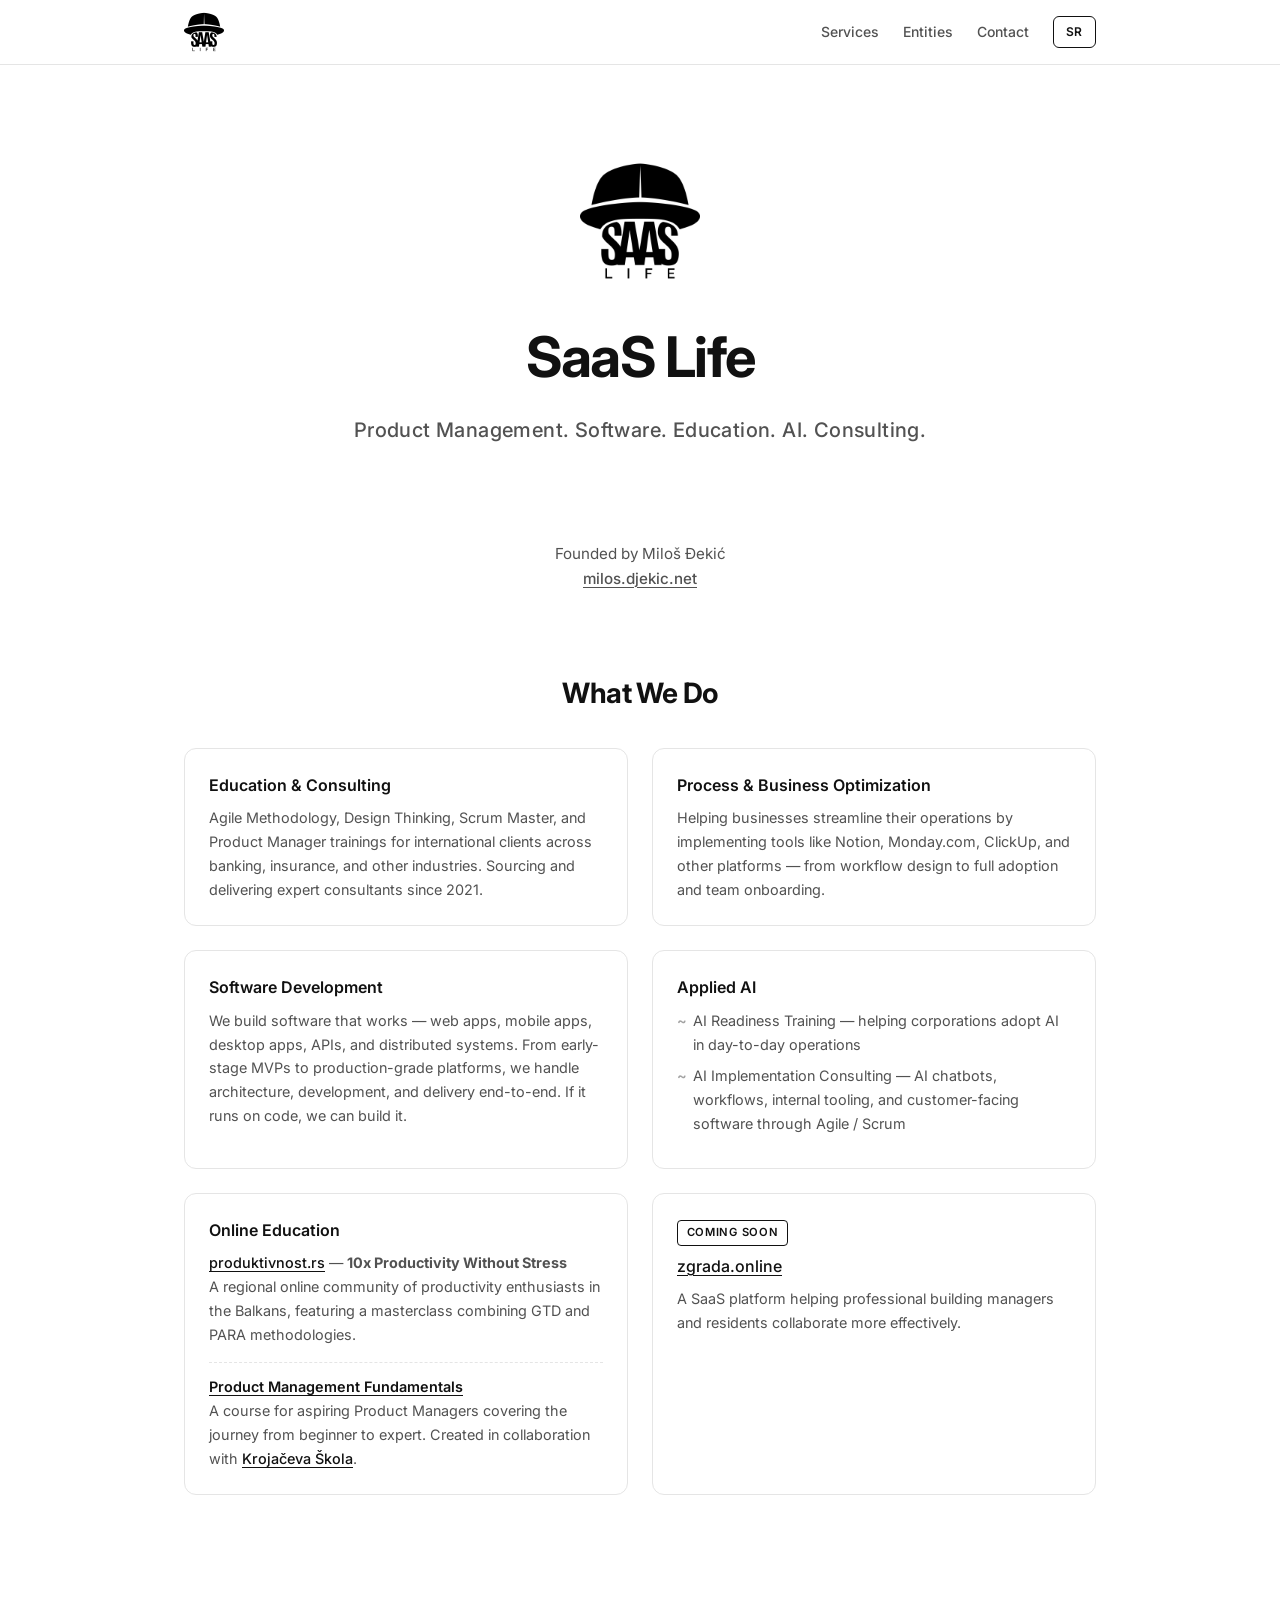
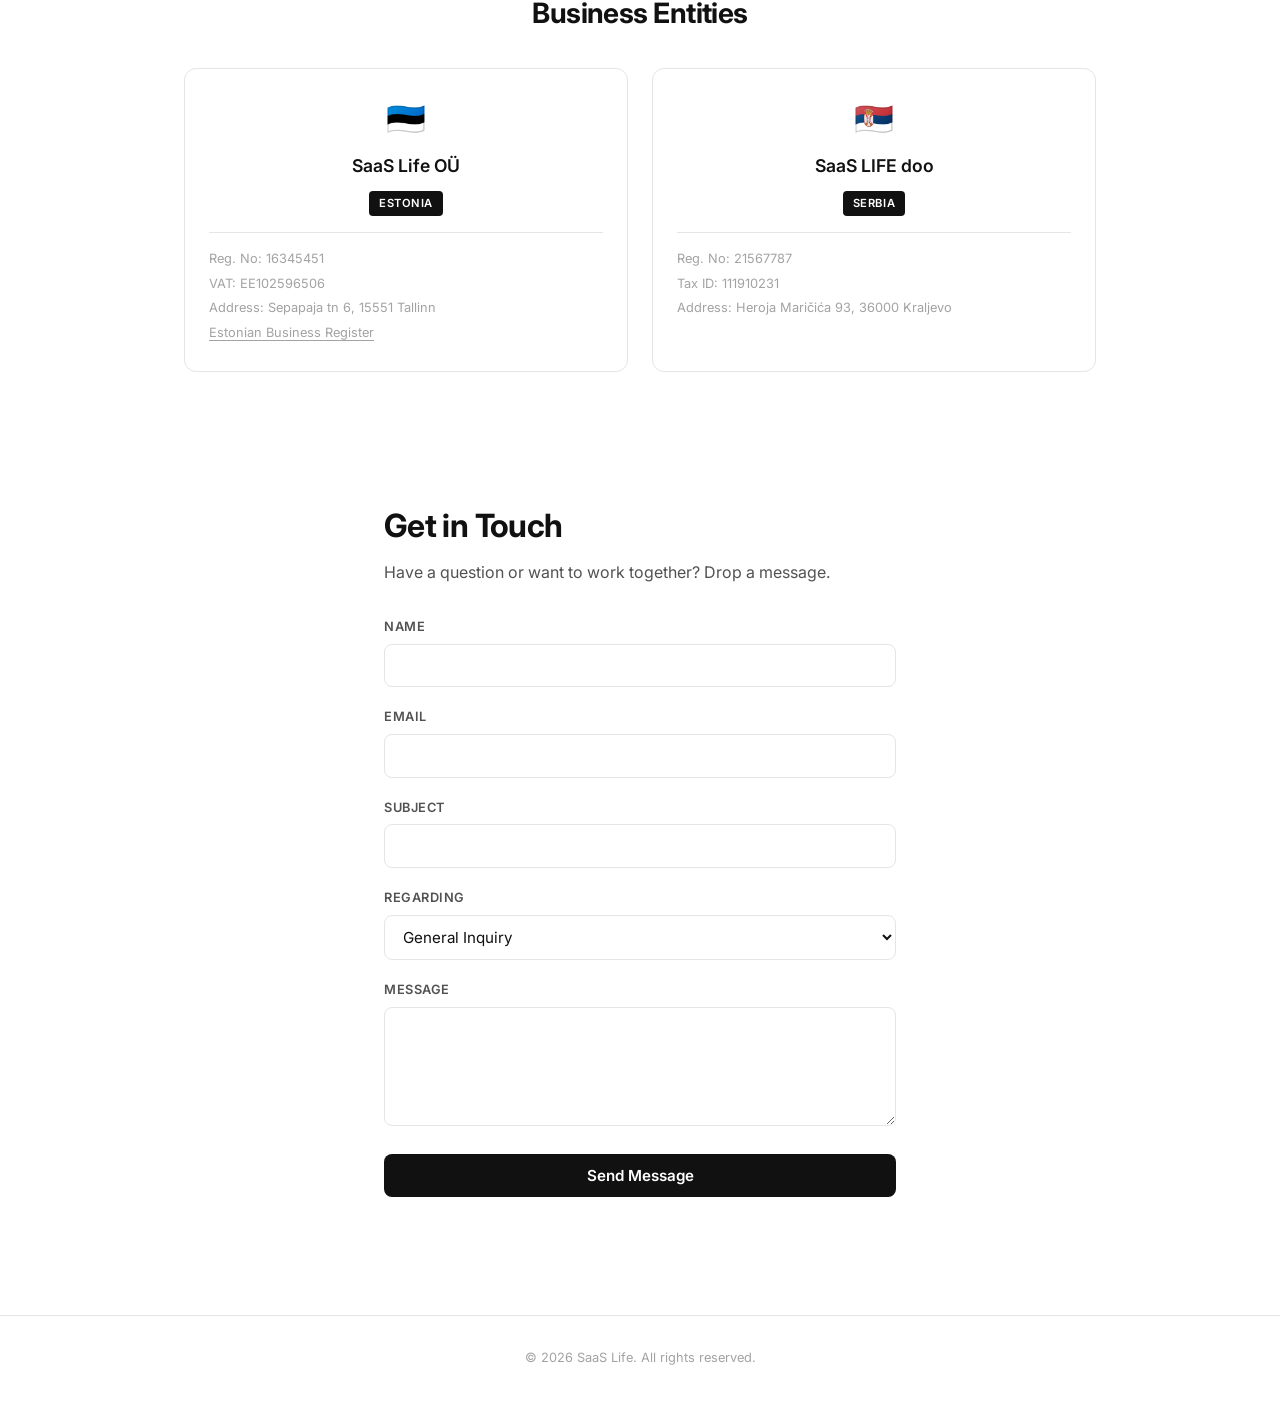
==== en/index.html @ 536475a9 "Add logo above title in hero section Co-Authored-By: Claude Opus 4.6 (1M context) <noreply@anthropic" ====
<!DOCTYPE html>
<html lang="en">
<head>
  <meta charset="UTF-8">
  <meta name="viewport" content="width=device-width, initial-scale=1.0">
  <title>SaaS Life</title>
  <meta name="description" content="SaaS Life — Product Management, Software, Education, AI & Consulting. Companies in Estonia and Serbia.">
  <link rel="icon" href="../favicon.ico">
  <link rel="stylesheet" href="../style.css">
  <link rel="preconnect" href="https://fonts.googleapis.com">
  <link rel="preconnect" href="https://fonts.gstatic.com" crossorigin>
  <link href="https://fonts.googleapis.com/css2?family=Inter:wght@400;500;600;700&display=swap" rel="stylesheet">
</head>
<body>

  <header>
    <div class="header-inner">
      <a href="/en/" class="logo-link">
        <img src="../logo-black.png" alt="SaaS Life logo" class="logo">
      </a>
      <nav>
        <a href="#services">Services</a>
        <a href="#companies">Entities</a>
        <a href="#contact">Contact</a>
        <a href="/sr/" class="lang-switch">SR</a>
      </nav>
    </div>
  </header>

  <section class="hero">
    <img src="../logo-black.png" alt="SaaS Life" class="hero-logo">
    <h1>SaaS Life</h1>
    <p class="subtitle">Product Management. Software. Education. AI. Consulting.</p>
  </section>

  <section class="founder">
    <p>Founded by Miloš Đekić</p>
    <a href="https://milos.djekic.net/" target="_blank" rel="noopener">milos.djekic.net</a>
  </section>

  <section id="services" class="services">
    <h2>What We Do</h2>

    <div class="services-grid">
      <div class="service-item">
        <h3>Education & Consulting</h3>
        <p>Agile Methodology, Design Thinking, Scrum Master, and Product Manager trainings for international clients across banking, insurance, and other industries. Sourcing and delivering expert consultants since 2021.</p>
      </div>

      <div class="service-item">
        <h3>Process & Business Optimization</h3>
        <p>Helping businesses streamline their operations by implementing tools like Notion, Monday.com, ClickUp, and other platforms — from workflow design to full adoption and team onboarding.</p>
      </div>

      <div class="service-item">
        <h3>Software Development</h3>
        <p>We build software that works — web apps, mobile apps, desktop apps, APIs, and distributed systems. From early-stage MVPs to production-grade platforms, we handle architecture, development, and delivery end-to-end. If it runs on code, we can build it.</p>
      </div>

      <div class="service-item">
        <h3>Applied AI</h3>
        <ul>
          <li>AI Readiness Training — helping corporations adopt AI in day-to-day operations</li>
          <li>AI Implementation Consulting — AI chatbots, workflows, internal tooling, and customer-facing software through Agile / Scrum</li>
        </ul>
      </div>

      <div class="service-item">
        <h3>Online Education</h3>
        <p><a href="https://produktivnost.rs" target="_blank" rel="noopener">produktivnost.rs</a> — <strong>10x Productivity Without Stress</strong></p>
        <p>A regional online community of productivity enthusiasts in the Balkans, featuring a masterclass combining GTD and PARA methodologies.</p>
        <p class="course-collab"><a href="https://www.krojacevaskola.com/kursevi/osnove-produkt-menadzmenta" target="_blank" rel="noopener">Product Management Fundamentals</a></p>
        <p>A course for aspiring Product Managers covering the journey from beginner to expert. Created in collaboration with <a href="https://www.krojacevaskola.com" target="_blank" rel="noopener">Krojačeva Škola</a>.</p>
      </div>

      <div class="service-item">
        <div class="upcoming-badge">Coming Soon</div>
        <h3><a href="https://zgrada.online" target="_blank" rel="noopener">zgrada.online</a></h3>
        <p>A SaaS platform helping professional building managers and residents collaborate more effectively.</p>
      </div>
    </div>
  </section>

  <section id="companies" class="companies">
    <h2>Business Entities</h2>

    <div class="entities-grid">
      <div class="entity-card">
        <span class="flag">🇪🇪</span>
        <h3>SaaS Life OÜ</h3>
        <span class="tag">Estonia</span>
        <div class="entity-details">
          <p>Reg. No: 16345451</p>
          <p>VAT: EE102596506</p>
          <p>Address: Sepapaja tn 6, 15551 Tallinn</p>
          <p><a href="https://ariregister.rik.ee/eng/company/16345451/SAAS-Life-O%C3%9C" target="_blank" rel="noopener">Estonian Business Register</a></p>
        </div>
      </div>

      <div class="entity-card">
        <span class="flag">🇷🇸</span>
        <h3>SaaS LIFE doo</h3>
        <span class="tag">Serbia</span>
        <div class="entity-details">
          <p>Reg. No: 21567787</p>
          <p>Tax ID: 111910231</p>
          <p>Address: Heroja Maričića 93, 36000 Kraljevo</p>
        </div>
      </div>
    </div>
  </section>

  <section id="contact" class="contact">
    <h2>Get in Touch</h2>
    <p class="contact-sub">Have a question or want to work together? Drop a message.</p>

    <form id="contact-form">
      <div class="form-group">
        <label for="name">Name</label>
        <input type="text" id="name" name="name" required>
      </div>
      <div class="form-group">
        <label for="email">Email</label>
        <input type="email" id="email" name="email" required>
      </div>
      <div class="form-group">
        <label for="subject">Subject</label>
        <input type="text" id="subject" name="subject" required>
      </div>
      <div class="form-group">
        <label for="company">Regarding</label>
        <select id="company" name="company">
          <option value="general">General Inquiry</option>
          <option value="estonia">SaaS Life OÜ (Estonia)</option>
          <option value="serbia">SaaS LIFE doo (Serbia)</option>
        </select>
      </div>
      <div class="form-group">
        <label for="message">Message</label>
        <textarea id="message" name="message" rows="5" required></textarea>
      </div>
      <button type="submit">Send Message</button>
      <p id="form-status" class="form-status" role="status"></p>
    </form>
  </section>

  <footer>
    <p>&copy; 2026 SaaS Life. All rights reserved.</p>
  </footer>

  <script src="../main.js"></script>
</body>
</html>
---- style.css ----
/* Reset & Base */
*, *::before, *::after {
  margin: 0;
  padding: 0;
  box-sizing: border-box;
}

:root {
  --black: #111;
  --white: #fff;
  --gray-50: #fafafa;
  --gray-100: #f5f5f5;
  --gray-200: #e5e5e5;
  --gray-400: #a3a3a3;
  --gray-600: #525252;
  --gray-800: #262626;
  --radius: 12px;
  --max-width: 960px;
}

html {
  scroll-behavior: smooth;
}

body {
  font-family: 'Inter', -apple-system, BlinkMacSystemFont, 'Segoe UI', sans-serif;
  color: var(--black);
  background: var(--white);
  line-height: 1.6;
  -webkit-font-smoothing: antialiased;
}

a {
  color: var(--black);
  text-decoration-thickness: 1px;
  text-underline-offset: 3px;
}

a:hover {
  color: var(--gray-600);
}

/* Header */
header {
  position: sticky;
  top: 0;
  z-index: 100;
  background: rgba(255, 255, 255, 0.92);
  backdrop-filter: blur(12px);
  -webkit-backdrop-filter: blur(12px);
  border-bottom: 1px solid var(--gray-200);
}

.header-inner {
  max-width: var(--max-width);
  margin: 0 auto;
  padding: 0.75rem 1.5rem;
  display: flex;
  align-items: center;
  justify-content: space-between;
}

.logo-link {
  display: flex;
  align-items: center;
}

.logo {
  height: 40px;
  width: auto;
}

nav {
  display: flex;
  align-items: center;
  gap: 1.5rem;
}

nav a {
  font-size: 0.875rem;
  font-weight: 500;
  text-decoration: none;
  color: var(--gray-600);
  transition: color 0.15s;
}

nav a:hover {
  color: var(--black);
}

.lang-switch {
  font-size: 0.75rem !important;
  font-weight: 600 !important;
  letter-spacing: 0.05em;
  padding: 0.35rem 0.75rem;
  border: 1.5px solid var(--black);
  border-radius: 6px;
  color: var(--black) !important;
  transition: background 0.15s, color 0.15s;
}

.lang-switch:hover {
  background: var(--black);
  color: var(--white) !important;
}

/* Hero */
.hero {
  max-width: var(--max-width);
  margin: 0 auto;
  padding: 6rem 1.5rem 3rem;
  text-align: center;
}

.hero-logo {
  height: 120px;
  width: auto;
  margin-bottom: 1.5rem;
}

.hero h1 {
  font-size: 3.5rem;
  font-weight: 700;
  letter-spacing: -0.03em;
  margin-bottom: 0.75rem;
}

.subtitle {
  font-size: 1.25rem;
  font-weight: 500;
  color: var(--gray-600);
  margin-bottom: 1.5rem;
  letter-spacing: 0.02em;
}

.intro {
  font-size: 1.1rem;
  color: var(--gray-600);
  max-width: 600px;
  margin: 0 auto;
  line-height: 1.7;
}

/* Founder */
.founder {
  text-align: center;
  padding: 1.5rem 1.5rem 3rem;
  color: var(--gray-600);
  font-size: 0.95rem;
}

.founder a {
  color: var(--gray-600);
  font-weight: 500;
}

.founder a:hover {
  color: var(--black);
}

/* Services */
.services {
  max-width: var(--max-width);
  margin: 0 auto;
  padding: 2rem 1.5rem 4rem;
}

.services h2 {
  font-size: 1.75rem;
  font-weight: 700;
  letter-spacing: -0.02em;
  margin-bottom: 2rem;
  text-align: center;
}

.services-grid {
  display: grid;
  grid-template-columns: 1fr 1fr;
  gap: 1.5rem;
}

.service-item {
  padding: 1.5rem;
  border: 1px solid var(--gray-200);
  border-radius: var(--radius);
  transition: box-shadow 0.2s;
}

.service-item:hover {
  box-shadow: 0 4px 24px rgba(0, 0, 0, 0.06);
}

.service-item h3 {
  font-size: 1rem;
  font-weight: 600;
  margin-bottom: 0.5rem;
}

.service-item p {
  font-size: 0.9rem;
  color: var(--gray-600);
  line-height: 1.65;
}

.service-item a {
  font-weight: 500;
}

.service-item ul {
  list-style: none;
  padding: 0;
}

.service-item li {
  font-size: 0.9rem;
  color: var(--gray-600);
  line-height: 1.65;
  padding-left: 1rem;
  position: relative;
  margin-bottom: 0.5rem;
}

.service-item li::before {
  content: "~";
  position: absolute;
  left: 0;
  color: var(--gray-400);
  font-weight: 600;
}

.course-collab {
  margin-top: 1rem;
  padding-top: 0.75rem;
  border-top: 1px dashed var(--gray-200);
}

.course-collab a {
  font-weight: 600;
}

.upcoming-badge {
  display: inline-block;
  margin-bottom: 0.5rem;
  font-size: 0.7rem;
  font-weight: 600;
  letter-spacing: 0.06em;
  text-transform: uppercase;
  padding: 0.2rem 0.55rem;
  border-radius: 4px;
  border: 1.5px solid var(--black);
  color: var(--black);
}

/* Business Entities */
.companies {
  max-width: var(--max-width);
  margin: 0 auto;
  padding: 2rem 1.5rem 4rem;
}

.companies h2 {
  font-size: 1.75rem;
  font-weight: 700;
  letter-spacing: -0.02em;
  margin-bottom: 2rem;
  text-align: center;
}

.entities-grid {
  display: grid;
  grid-template-columns: 1fr 1fr;
  gap: 1.5rem;
}

.entity-card {
  padding: 1.5rem;
  border: 1px solid var(--gray-200);
  border-radius: var(--radius);
  text-align: center;
}

.entity-card .flag {
  font-size: 2rem;
  display: block;
  margin-bottom: 0.5rem;
}

.entity-card h3 {
  font-size: 1.1rem;
  font-weight: 600;
  margin-bottom: 0.5rem;
}

.tag {
  display: inline-block;
  font-size: 0.7rem;
  font-weight: 600;
  letter-spacing: 0.05em;
  text-transform: uppercase;
  padding: 0.25rem 0.6rem;
  border-radius: 4px;
  background: var(--black);
  color: var(--white);
  margin-bottom: 1rem;
}

.entity-details {
  text-align: left;
  padding-top: 1rem;
  border-top: 1px solid var(--gray-200);
}

.entity-details p {
  font-size: 0.8rem;
  color: var(--gray-400);
  margin-bottom: 0.25rem;
}

.entity-details a {
  font-size: 0.8rem;
  color: var(--gray-400);
  font-weight: 400;
}

.entity-details a:hover {
  color: var(--black);
}

/* Contact */
.contact {
  max-width: 560px;
  margin: 0 auto;
  padding: 4rem 1.5rem 5rem;
}

.contact h2 {
  font-size: 2rem;
  font-weight: 700;
  letter-spacing: -0.02em;
  margin-bottom: 0.5rem;
}

.contact-sub {
  color: var(--gray-600);
  margin-bottom: 2rem;
}

.form-group {
  margin-bottom: 1.25rem;
}

.form-group label {
  display: block;
  font-size: 0.8rem;
  font-weight: 600;
  text-transform: uppercase;
  letter-spacing: 0.04em;
  color: var(--gray-600);
  margin-bottom: 0.4rem;
}

.form-group input,
.form-group select,
.form-group textarea {
  width: 100%;
  font-family: inherit;
  font-size: 0.95rem;
  padding: 0.7rem 0.85rem;
  border: 1.5px solid var(--gray-200);
  border-radius: 8px;
  background: var(--white);
  color: var(--black);
  transition: border-color 0.15s;
  outline: none;
}

.form-group input:focus,
.form-group select:focus,
.form-group textarea:focus {
  border-color: var(--black);
}

.form-group textarea {
  resize: vertical;
}

form button[type="submit"] {
  font-family: inherit;
  font-size: 0.95rem;
  font-weight: 600;
  padding: 0.75rem 2rem;
  border: none;
  border-radius: 8px;
  background: var(--black);
  color: var(--white);
  cursor: pointer;
  transition: background 0.15s;
  width: 100%;
}

form button[type="submit"]:hover {
  background: var(--gray-800);
}

form button[type="submit"]:disabled {
  background: var(--gray-400);
  cursor: not-allowed;
}

.form-status {
  margin-top: 1rem;
  font-size: 0.9rem;
  text-align: center;
  min-height: 1.4rem;
}

.form-status.success {
  color: #16a34a;
}

.form-status.error {
  color: #dc2626;
}

/* Footer */
footer {
  text-align: center;
  padding: 2rem 1.5rem;
  border-top: 1px solid var(--gray-200);
  font-size: 0.8rem;
  color: var(--gray-400);
}

/* Responsive */
@media (max-width: 700px) {
  .hero h1 {
    font-size: 2.5rem;
  }

  .subtitle {
    font-size: 1.05rem;
  }

  .services-grid,
  .entities-grid {
    grid-template-columns: 1fr;
  }

  .contact h2 {
    font-size: 1.6rem;
  }
}

@media (max-width: 420px) {
  .hero {
    padding-top: 4rem;
  }

  .hero h1 {
    font-size: 2rem;
  }

  nav {
    gap: 1rem;
  }
}
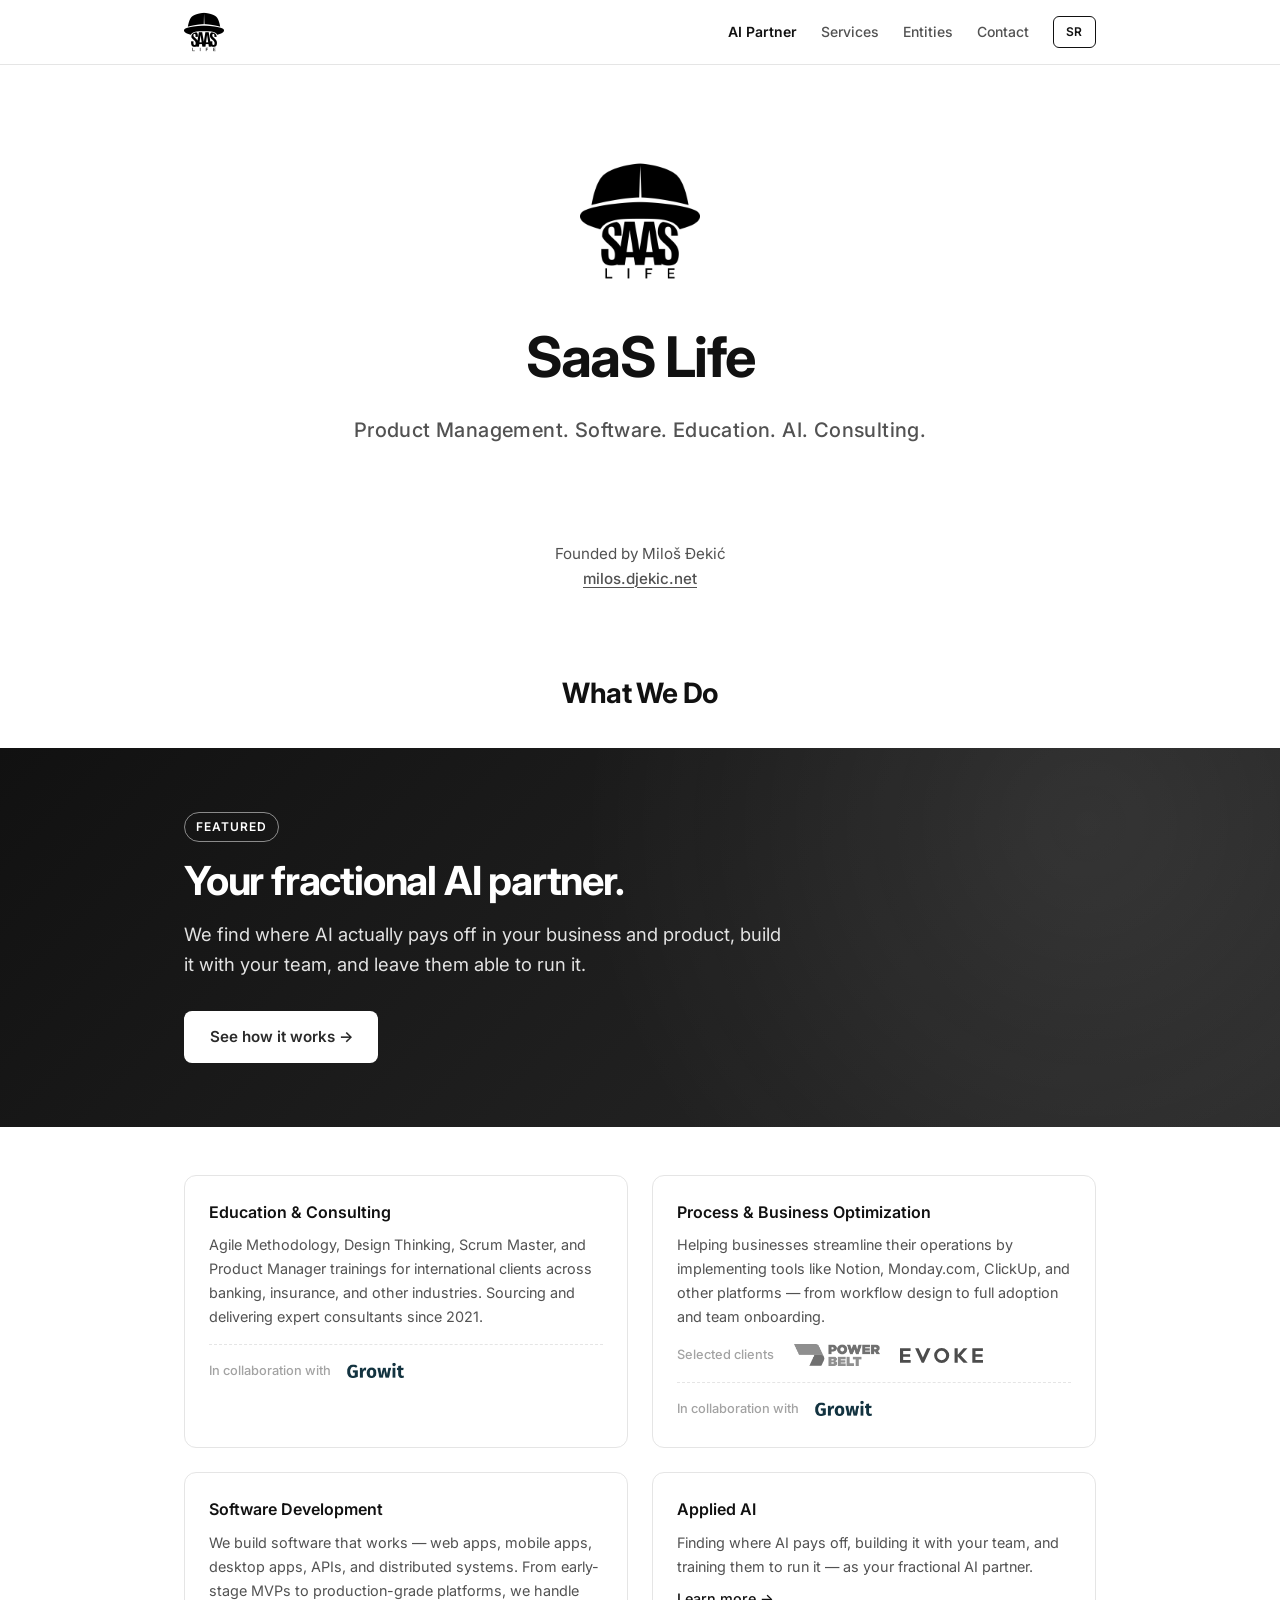
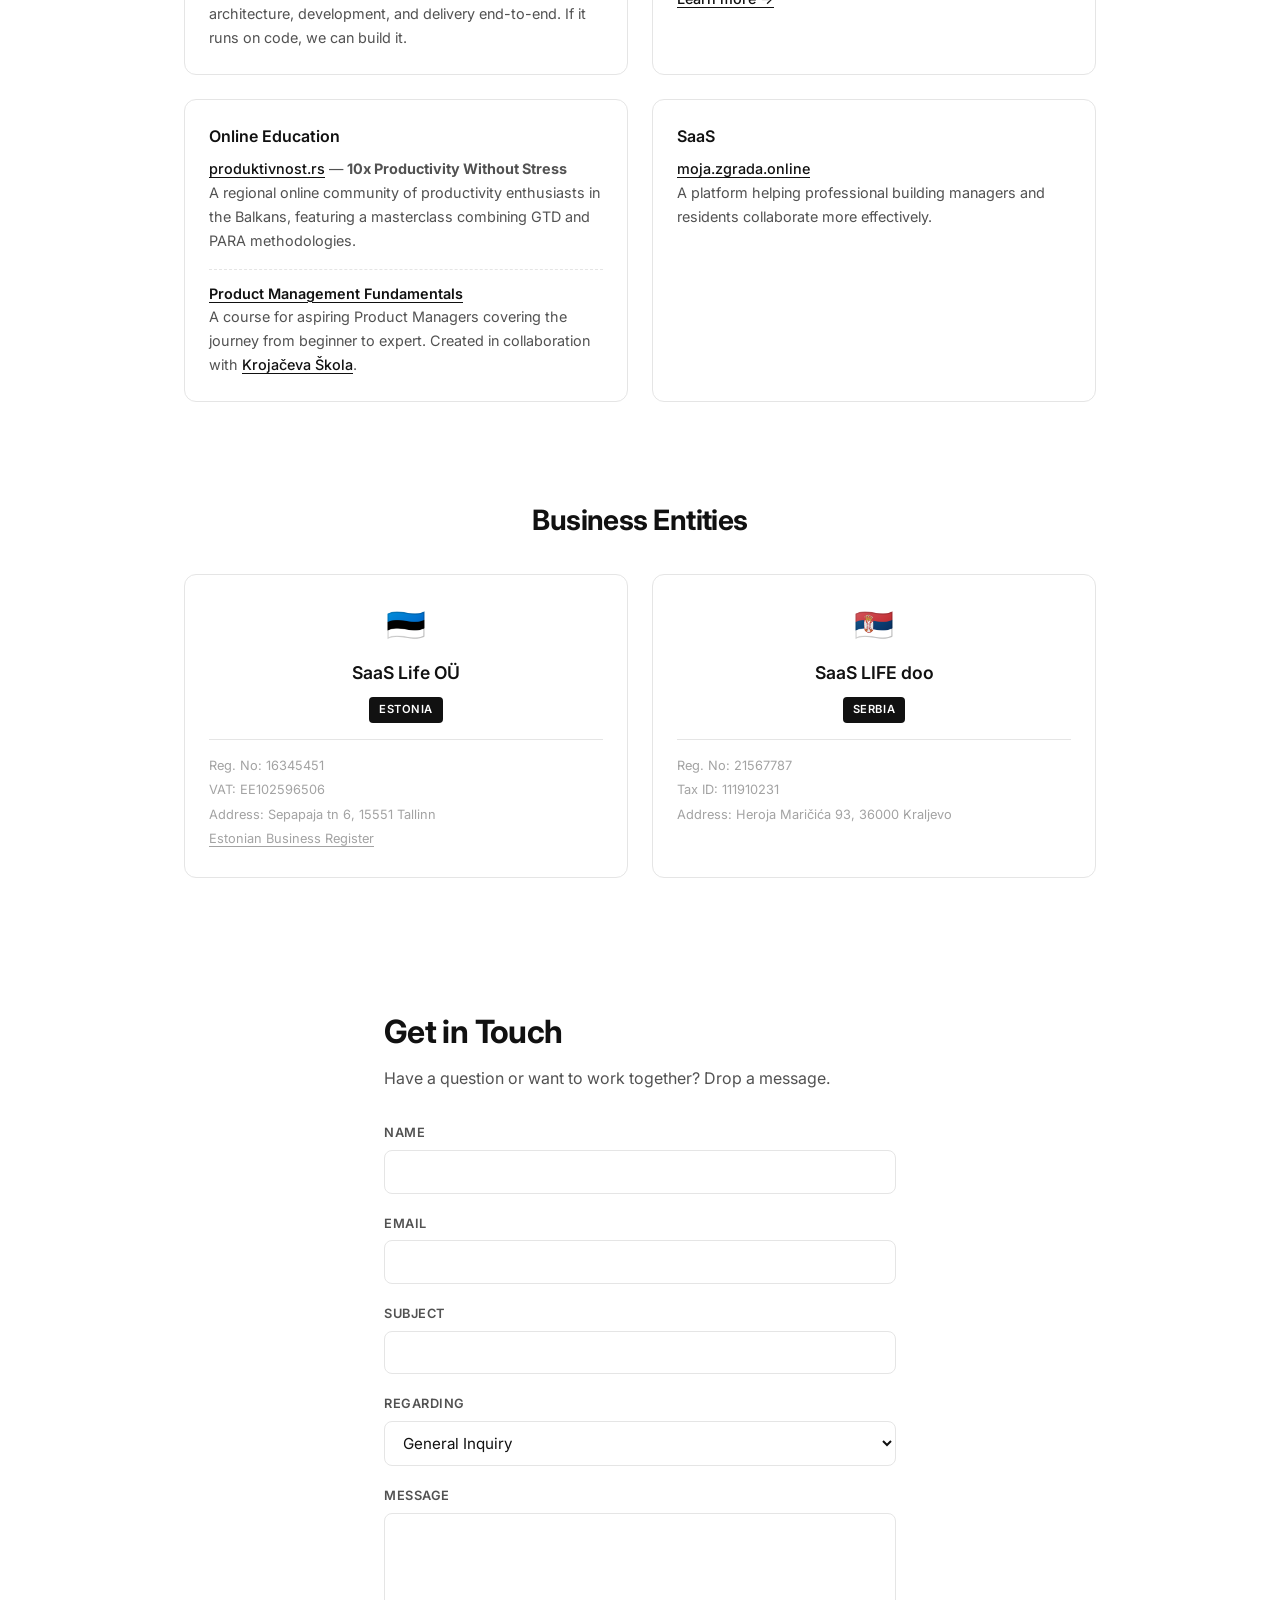
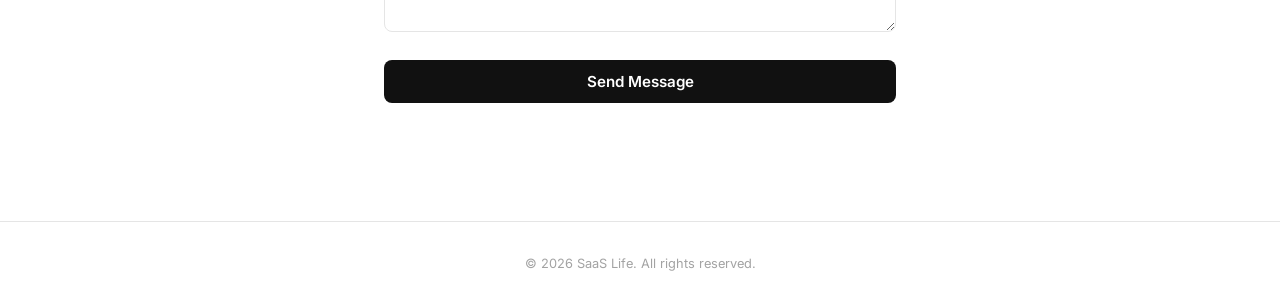
==== commit 9166609c: "Add Fractional AI Partner landing page and homepage banner - New /en/ai-partner/ and /sr/ai-partner/" ====
--- a/en/index.html
+++ b/en/index.html
@@ -19,6 +19,7 @@
         <img src="../logo-black.png" alt="SaaS Life logo" class="logo">
       </a>
       <nav>
+        <a href="/en/ai-partner/" class="nav-accent">AI Partner</a>
         <a href="#services">Services</a>
         <a href="#companies">Entities</a>
         <a href="#contact">Contact</a>
@@ -41,15 +42,37 @@
   <section id="services" class="services">
     <h2>What We Do</h2>
 
+    <div class="ai-banner">
+      <div class="ai-banner-inner">
+        <span class="eyebrow">Featured</span>
+        <h3>Your fractional AI partner.</h3>
+        <p>We find where AI actually pays off in your business and product, build it with your team, and leave them able to run it.</p>
+        <a href="/en/ai-partner/" class="btn btn-light">See how it works →</a>
+      </div>
+    </div>
+
     <div class="services-grid">
       <div class="service-item">
         <h3>Education & Consulting</h3>
         <p>Agile Methodology, Design Thinking, Scrum Master, and Product Manager trainings for international clients across banking, insurance, and other industries. Sourcing and delivering expert consultants since 2021.</p>
+        <a href="https://growit.tech/" target="_blank" rel="noopener" class="partner">
+          <span>In collaboration with</span>
+          <img src="../img/growit-logo.png" alt="Growit" width="529" height="192">
+        </a>
       </div>
 
       <div class="service-item">
         <h3>Process & Business Optimization</h3>
         <p>Helping businesses streamline their operations by implementing tools like Notion, Monday.com, ClickUp, and other platforms — from workflow design to full adoption and team onboarding.</p>
+        <div class="clients">
+          <span>Selected clients</span>
+          <a href="https://www.powerbelt.rs/" target="_blank" rel="noopener"><img src="../img/powerbelt-logo.png" alt="Power Belt" width="157" height="40"></a>
+          <a href="https://evoke.rs/" target="_blank" rel="noopener"><img src="../img/evoke-logo.svg" alt="Evoke" width="120" height="22"></a>
+        </div>
+        <a href="https://growit.tech/" target="_blank" rel="noopener" class="partner">
+          <span>In collaboration with</span>
+          <img src="../img/growit-logo.png" alt="Growit" width="529" height="192">
+        </a>
       </div>
 
       <div class="service-item">
@@ -59,10 +82,8 @@
 
       <div class="service-item">
         <h3>Applied AI</h3>
-        <ul>
-          <li>AI Readiness Training — helping corporations adopt AI in day-to-day operations</li>
-          <li>AI Implementation Consulting — AI chatbots, workflows, internal tooling, and customer-facing software through Agile / Scrum</li>
-        </ul>
+        <p>Finding where AI pays off, building it with your team, and training them to run it — as your fractional AI partner.</p>
+        <a href="/en/ai-partner/" class="service-more">Learn more →</a>
       </div>
 
       <div class="service-item">
@@ -74,9 +95,10 @@
       </div>
 
       <div class="service-item">
-        <div class="upcoming-badge">Coming Soon</div>
-        <h3><a href="https://zgrada.online" target="_blank" rel="noopener">zgrada.online</a></h3>
-        <p>A SaaS platform helping professional building managers and residents collaborate more effectively.</p>
+        <!-- TODO: add enablecadence.com (https://enablecadence.com/) here as another SaaS product -->
+        <h3>SaaS</h3>
+        <p><a href="https://moja.zgrada.online" target="_blank" rel="noopener">moja.zgrada.online</a></p>
+        <p>A platform helping professional building managers and residents collaborate more effectively.</p>
       </div>
     </div>
   </section>
--- a/style.css
+++ b/style.css
@@ -14,6 +14,9 @@
   --gray-400: #a3a3a3;
   --gray-600: #525252;
   --gray-800: #262626;
+  --accent: #111;
+  --accent-deep: #2a2a2a;
+  --accent-soft: #f5f5f5;
   --radius: 12px;
   --max-width: 960px;
 }
@@ -23,6 +26,7 @@
 }
 
 body {
+  overflow-x: clip;
   font-family: 'Inter', -apple-system, BlinkMacSystemFont, 'Segoe UI', sans-serif;
   color: var(--black);
   background: var(--white);
@@ -77,6 +81,7 @@
 }
 
 nav a {
+  white-space: nowrap;
   font-size: 0.875rem;
   font-weight: 500;
   text-decoration: none;
@@ -238,17 +243,56 @@
   font-weight: 600;
 }
 
-.upcoming-badge {
-  display: inline-block;
-  margin-bottom: 0.5rem;
-  font-size: 0.7rem;
-  font-weight: 600;
-  letter-spacing: 0.06em;
-  text-transform: uppercase;
-  padding: 0.2rem 0.55rem;
-  border-radius: 4px;
-  border: 1.5px solid var(--black);
-  color: var(--black);
+a.partner {
+  display: flex;
+  align-items: center;
+  gap: 0.6rem;
+  margin-top: 1rem;
+  padding-top: 0.75rem;
+  border-top: 1px dashed var(--gray-200);
+  text-decoration: none;
+  font-size: 0.8rem;
+  font-weight: 500;
+  color: var(--gray-400);
+}
+
+a.partner img {
+  height: 28px;
+  width: auto;
+  transition: opacity 0.15s;
+}
+
+a.partner:hover img {
+  opacity: 0.7;
+}
+
+.clients {
+  display: flex;
+  flex-wrap: wrap;
+  align-items: center;
+  gap: 0.6rem 1.25rem;
+  margin-top: 1rem;
+  font-size: 0.8rem;
+  font-weight: 500;
+  color: var(--gray-400);
+}
+
+.clients img {
+  height: 22px;
+  width: auto;
+  display: block;
+  filter: grayscale(1);
+  opacity: 0.75;
+  transition: filter 0.15s, opacity 0.15s;
+}
+
+.clients img[alt="Evoke"] {
+  height: 15px;
+}
+
+.clients a:hover img {
+  filter: none;
+  opacity: 1;
 }
 
 /* Business Entities */
@@ -463,4 +507,712 @@
   nav {
     gap: 1rem;
   }
-}
+
+  nav a[href="#companies"] {
+    display: none;
+  }
+}
+
+/* =============================================================
+   AI Partner — homepage banner
+   ============================================================= */
+.ai-banner {
+  position: relative;
+  width: 100vw;
+  margin: 0 calc(50% - 50vw) 3rem;
+  padding: 4rem 0;
+  color: var(--white);
+  background:
+    radial-gradient(circle at 85% 20%, rgba(255, 255, 255, 0.08), transparent 45%),
+    linear-gradient(135deg, var(--accent) 0%, var(--accent-deep) 100%);
+  overflow: hidden;
+}
+
+.ai-banner-inner {
+  max-width: var(--max-width);
+  margin: 0 auto;
+  padding: 0 1.5rem;
+}
+
+.eyebrow {
+  display: inline-block;
+  font-size: 0.75rem;
+  font-weight: 600;
+  letter-spacing: 0.08em;
+  text-transform: uppercase;
+  margin-bottom: 1rem;
+}
+
+.ai-banner .eyebrow {
+  padding: 0.3rem 0.7rem;
+  border: 1.5px solid rgba(255, 255, 255, 0.5);
+  border-radius: 999px;
+}
+
+.ai-banner h3 {
+  font-size: 2.5rem;
+  font-weight: 700;
+  letter-spacing: -0.03em;
+  line-height: 1.15;
+  margin-bottom: 1rem;
+  max-width: 640px;
+}
+
+.ai-banner p {
+  font-size: 1.15rem;
+  line-height: 1.6;
+  max-width: 600px;
+  color: rgba(255, 255, 255, 0.88);
+  margin-bottom: 2rem;
+}
+
+/* Buttons */
+.btn {
+  display: inline-block;
+  font-family: inherit;
+  font-size: 0.95rem;
+  font-weight: 600;
+  padding: 0.85rem 1.6rem;
+  border-radius: 8px;
+  text-decoration: none;
+  transition: background 0.15s, color 0.15s, transform 0.15s;
+}
+
+.btn:hover {
+  transform: translateY(-1px);
+}
+
+.btn-light {
+  background: var(--white);
+  color: var(--accent-deep);
+}
+
+.btn-light:hover {
+  color: var(--gray-600);
+}
+
+.btn-accent {
+  background: var(--accent);
+  color: var(--white);
+}
+
+.btn-accent:hover {
+  background: var(--accent-deep);
+  color: var(--white);
+}
+
+.btn-ghost {
+  color: var(--white);
+  border: 1.5px solid rgba(255, 255, 255, 0.5);
+}
+
+.btn-ghost:hover {
+  color: var(--white);
+  border-color: var(--white);
+}
+
+.btn-small {
+  font-size: 0.8rem;
+  padding: 0.45rem 0.9rem;
+}
+
+nav a.nav-accent {
+  color: var(--black);
+  font-weight: 600;
+}
+
+nav a.nav-accent:hover {
+  color: var(--gray-600);
+}
+
+nav a.btn-accent,
+nav a.btn-accent:hover {
+  color: var(--white);
+}
+
+.service-more {
+  display: inline-block;
+  margin-top: 0.5rem;
+  font-size: 0.9rem;
+  color: var(--accent) !important;
+}
+
+/* =============================================================
+   AI Partner — landing page
+   ============================================================= */
+.lp-section {
+  max-width: var(--max-width);
+  margin: 0 auto;
+  padding: 5rem 1.5rem;
+}
+
+.lp-section h2 {
+  font-size: 2.1rem;
+  font-weight: 700;
+  letter-spacing: -0.025em;
+  line-height: 1.2;
+  margin-bottom: 1rem;
+  max-width: 680px;
+}
+
+.lp-section .lead {
+  font-size: 1.1rem;
+  color: var(--gray-600);
+  max-width: 640px;
+  margin-bottom: 2.5rem;
+}
+
+.lp-section .eyebrow {
+  color: var(--accent);
+}
+
+/* Hero */
+.lp-hero {
+  color: var(--white);
+  background:
+    radial-gradient(circle at 80% 10%, rgba(255, 255, 255, 0.08), transparent 40%),
+    linear-gradient(140deg, var(--accent) 0%, var(--accent-deep) 100%);
+}
+
+.lp-hero-inner {
+  max-width: var(--max-width);
+  margin: 0 auto;
+  padding: 6rem 1.5rem 5rem;
+}
+
+.lp-hero .eyebrow {
+  padding: 0.3rem 0.75rem;
+  border: 1.5px solid rgba(255, 255, 255, 0.5);
+  border-radius: 999px;
+}
+
+.lp-hero h1 {
+  font-size: 4rem;
+  font-weight: 700;
+  letter-spacing: -0.04em;
+  line-height: 1.05;
+  margin-bottom: 1.5rem;
+  max-width: 760px;
+}
+
+.lp-hero .lead {
+  font-size: 1.3rem;
+  line-height: 1.55;
+  color: rgba(255, 255, 255, 0.9);
+  max-width: 640px;
+  margin-bottom: 2.5rem;
+}
+
+.lp-actions {
+  display: flex;
+  flex-wrap: wrap;
+  gap: 0.75rem;
+  align-items: center;
+}
+
+.lp-note {
+  margin-top: 1.5rem;
+  font-size: 0.9rem;
+  color: rgba(255, 255, 255, 0.75);
+}
+
+.lp-note::before {
+  content: "";
+  display: inline-block;
+  width: 8px;
+  height: 8px;
+  margin-right: 0.5rem;
+  border-radius: 50%;
+  background: var(--white);
+  box-shadow: 0 0 0 3px rgba(255, 255, 255, 0.25);
+  vertical-align: 1px;
+}
+
+/* Problem */
+.pain-list {
+  display: grid;
+  grid-template-columns: repeat(3, 1fr);
+  gap: 1.5rem;
+  margin-bottom: 2.5rem;
+}
+
+.pain-list li {
+  list-style: none;
+  padding: 1.5rem;
+  border-radius: var(--radius);
+  background: var(--gray-50);
+  border: 1px solid var(--gray-200);
+  color: var(--gray-800);
+}
+
+.pain-list strong {
+  display: block;
+  margin-bottom: 0.4rem;
+}
+
+.pain-list span {
+  font-size: 0.92rem;
+  color: var(--gray-600);
+}
+
+.punchline {
+  font-size: 1.35rem;
+  font-weight: 600;
+  letter-spacing: -0.015em;
+  max-width: 680px;
+  padding-left: 1.25rem;
+  border-left: 4px solid var(--accent);
+}
+
+/* Cards */
+.lp-cards {
+  display: grid;
+  grid-template-columns: repeat(3, 1fr);
+  gap: 1.5rem;
+}
+
+.lp-card {
+  padding: 1.75rem;
+  border: 1px solid var(--gray-200);
+  border-radius: var(--radius);
+  background: var(--white);
+}
+
+.lp-card .num {
+  display: block;
+  font-size: 0.8rem;
+  font-weight: 700;
+  color: var(--accent);
+  letter-spacing: 0.06em;
+  margin-bottom: 0.75rem;
+}
+
+.lp-card h3 {
+  font-size: 1.15rem;
+  font-weight: 600;
+  margin-bottom: 0.5rem;
+}
+
+.lp-card p {
+  font-size: 0.93rem;
+  color: var(--gray-600);
+}
+
+.lp-card.highlight {
+  border-color: var(--accent);
+  box-shadow: 4px 4px 0 var(--accent);
+}
+
+.lp-band {
+  background: var(--gray-50);
+  border-top: 1px solid var(--gray-200);
+  border-bottom: 1px solid var(--gray-200);
+}
+
+/* Steps */
+.steps {
+  list-style: none;
+  display: grid;
+  gap: 1rem;
+  margin-bottom: 2rem;
+}
+
+.steps li {
+  display: grid;
+  grid-template-columns: 4rem 1fr;
+  gap: 1rem;
+  padding: 1.5rem 0;
+  border-top: 1px solid var(--gray-200);
+}
+
+.steps .num {
+  font-size: 2rem;
+  font-weight: 700;
+  color: var(--accent);
+  letter-spacing: -0.03em;
+  line-height: 1;
+}
+
+.steps h3 {
+  font-size: 1.2rem;
+  font-weight: 600;
+  margin-bottom: 0.35rem;
+}
+
+.steps p {
+  color: var(--gray-600);
+  max-width: 620px;
+}
+
+.deliverable {
+  display: flex;
+  gap: 1.25rem;
+  align-items: flex-start;
+  padding: 1.75rem;
+  border-radius: var(--radius);
+  background: var(--accent-soft);
+  border: 1px solid var(--gray-200);
+}
+
+.deliverable-icon {
+  flex: none;
+  width: 44px;
+  height: 44px;
+  border-radius: 10px;
+  background: var(--accent);
+  color: var(--white);
+  display: grid;
+  place-items: center;
+}
+
+.deliverable h3 {
+  font-size: 1.05rem;
+  margin-bottom: 0.3rem;
+}
+
+.deliverable p {
+  color: var(--gray-800);
+  font-size: 0.95rem;
+}
+
+/* Team */
+.team {
+  display: grid;
+  grid-template-columns: 1fr 1fr;
+  gap: 2rem;
+}
+
+.person {
+  display: flex;
+  flex-direction: column;
+  align-items: flex-start;
+  padding: 2rem;
+  border-radius: var(--radius);
+  background: var(--white);
+  border: 1px solid var(--gray-200);
+}
+
+.person-photo {
+  width: 120px;
+  height: 120px;
+  object-fit: cover;
+  border-radius: 16px;
+  display: block;
+  margin-bottom: 1.5rem;
+  box-shadow: 6px 6px 0 var(--accent);
+}
+
+.person h3 {
+  font-size: 1.25rem;
+  font-weight: 700;
+  letter-spacing: -0.01em;
+}
+
+.person-role {
+  font-size: 0.8rem;
+  font-weight: 600;
+  letter-spacing: 0.06em;
+  text-transform: uppercase;
+  color: var(--gray-600);
+  margin-bottom: 1rem;
+}
+
+.person-links {
+  display: flex;
+  gap: 0.75rem;
+  margin-top: auto;
+  padding-top: 1.25rem;
+}
+
+.person-links a {
+  display: grid;
+  place-items: center;
+  width: 36px;
+  height: 36px;
+  border: 1.5px solid var(--gray-200);
+  border-radius: 8px;
+  color: var(--black);
+  transition: border-color 0.15s, background 0.15s, color 0.15s;
+}
+
+.person-links a:hover {
+  background: var(--black);
+  border-color: var(--black);
+  color: var(--white);
+}
+
+.person p {
+  color: var(--gray-800);
+  font-size: 0.95rem;
+}
+
+.creds {
+  list-style: none;
+  margin: 1.5rem 0;
+  display: grid;
+  gap: 0.6rem;
+}
+
+.creds li {
+  position: relative;
+  padding-left: 1.6rem;
+  font-size: 0.95rem;
+  color: var(--gray-800);
+}
+
+.creds li::before {
+  content: "";
+  position: absolute;
+  left: 0;
+  top: 0.55em;
+  width: 10px;
+  height: 10px;
+  border-radius: 3px;
+  background: var(--accent);
+}
+
+/* Terms */
+.terms {
+  display: grid;
+  grid-template-columns: repeat(4, 1fr);
+  gap: 1.25rem;
+}
+
+.term {
+  padding: 1.5rem;
+  border-radius: var(--radius);
+  background: var(--white);
+  border: 1px solid var(--gray-200);
+}
+
+.term strong {
+  display: block;
+  font-size: 1.05rem;
+  margin-bottom: 0.4rem;
+}
+
+.term span {
+  font-size: 0.9rem;
+  color: var(--gray-600);
+}
+
+.term.featured {
+  background: var(--black);
+  border-color: var(--black);
+  color: var(--white);
+}
+
+.term.featured strong {
+  font-size: 1.6rem;
+  letter-spacing: -0.02em;
+}
+
+.term.featured span {
+  color: rgba(255, 255, 255, 0.7);
+}
+
+/* FAQ */
+.faq {
+  max-width: 760px;
+}
+
+.faq details {
+  border-top: 1px solid var(--gray-200);
+}
+
+.faq details:last-child {
+  border-bottom: 1px solid var(--gray-200);
+}
+
+.faq summary {
+  cursor: pointer;
+  list-style: none;
+  padding: 1.25rem 2.5rem 1.25rem 0;
+  font-weight: 600;
+  font-size: 1.05rem;
+  position: relative;
+}
+
+.faq summary::-webkit-details-marker {
+  display: none;
+}
+
+.faq summary::after {
+  content: "+";
+  position: absolute;
+  right: 0.25rem;
+  top: 50%;
+  transform: translateY(-50%);
+  font-size: 1.5rem;
+  font-weight: 400;
+  color: var(--accent);
+  transition: transform 0.2s;
+}
+
+.faq details[open] summary::after {
+  transform: translateY(-50%) rotate(45deg);
+}
+
+.faq details p {
+  padding: 0 0 1.5rem;
+  color: var(--gray-600);
+  max-width: 680px;
+}
+
+/* Final CTA */
+.lp-cta {
+  background: var(--black);
+  color: var(--white);
+}
+
+.lp-cta-inner {
+  max-width: var(--max-width);
+  margin: 0 auto;
+  padding: 5rem 1.5rem;
+  display: grid;
+  grid-template-columns: 1fr 1fr;
+  gap: 4rem;
+  align-items: start;
+}
+
+.lp-cta h2 {
+  font-size: 2.5rem;
+  font-weight: 700;
+  letter-spacing: -0.03em;
+  line-height: 1.1;
+  margin-bottom: 1rem;
+}
+
+.lp-cta .lead {
+  color: rgba(255, 255, 255, 0.75);
+  font-size: 1.1rem;
+  margin-bottom: 1.5rem;
+}
+
+.lp-cta .eyebrow {
+  color: var(--gray-400);
+}
+
+.lp-cta form {
+  background: var(--white);
+  color: var(--black);
+  padding: 2rem;
+  border-radius: 16px;
+}
+
+.lp-cta .form-group label .optional {
+  text-transform: none;
+  letter-spacing: 0;
+  font-weight: 400;
+  color: var(--gray-400);
+}
+
+.lp-cta form button[type="submit"] {
+  background: var(--accent);
+}
+
+.lp-cta form button[type="submit"]:hover {
+  background: var(--accent-deep);
+}
+
+.lp-cta .form-group input:focus,
+.lp-cta .form-group textarea:focus {
+  border-color: var(--accent);
+}
+
+.lp-footer a {
+  color: var(--gray-400);
+}
+
+/* Sticky mobile CTA */
+.sticky-cta {
+  display: none;
+}
+
+@media (max-width: 700px) {
+  .ai-banner {
+    padding: 3rem 0;
+  }
+
+  .ai-banner h3 {
+    font-size: 1.85rem;
+  }
+
+  .ai-banner p {
+    font-size: 1.05rem;
+  }
+
+  .lp-hero-inner {
+    padding: 4rem 1.5rem 3.5rem;
+  }
+
+  .lp-hero h1 {
+    font-size: 2.6rem;
+  }
+
+  .lp-hero .lead {
+    font-size: 1.1rem;
+  }
+
+  .lp-section {
+    padding: 3.5rem 1.5rem;
+  }
+
+  .lp-section h2,
+  .lp-cta h2 {
+    font-size: 1.7rem;
+  }
+
+  .pain-list,
+  .lp-cards,
+  .terms,
+  .team,
+  .lp-cta-inner {
+    grid-template-columns: 1fr;
+  }
+
+  .person {
+    padding: 1.5rem;
+  }
+
+  .lp-cta-inner {
+    gap: 2rem;
+    padding-bottom: 6rem;
+  }
+
+  .lp-cta form {
+    padding: 1.5rem;
+  }
+
+  .steps li {
+    grid-template-columns: 3rem 1fr;
+  }
+
+  .header-cta {
+    display: none;
+  }
+
+  .sticky-cta {
+    display: block;
+    position: fixed;
+    left: 1rem;
+    right: 1rem;
+    bottom: 1rem;
+    z-index: 90;
+    text-align: center;
+    box-shadow: 0 8px 24px rgba(0, 0, 0, 0.3);
+    transition: opacity 0.2s, transform 0.2s;
+  }
+
+  .sticky-cta.hidden {
+    opacity: 0;
+    transform: translateY(150%);
+    pointer-events: none;
+  }
+}
+
+@media (min-width: 701px) and (max-width: 900px) {
+  .terms {
+    grid-template-columns: 1fr 1fr;
+  }
+}
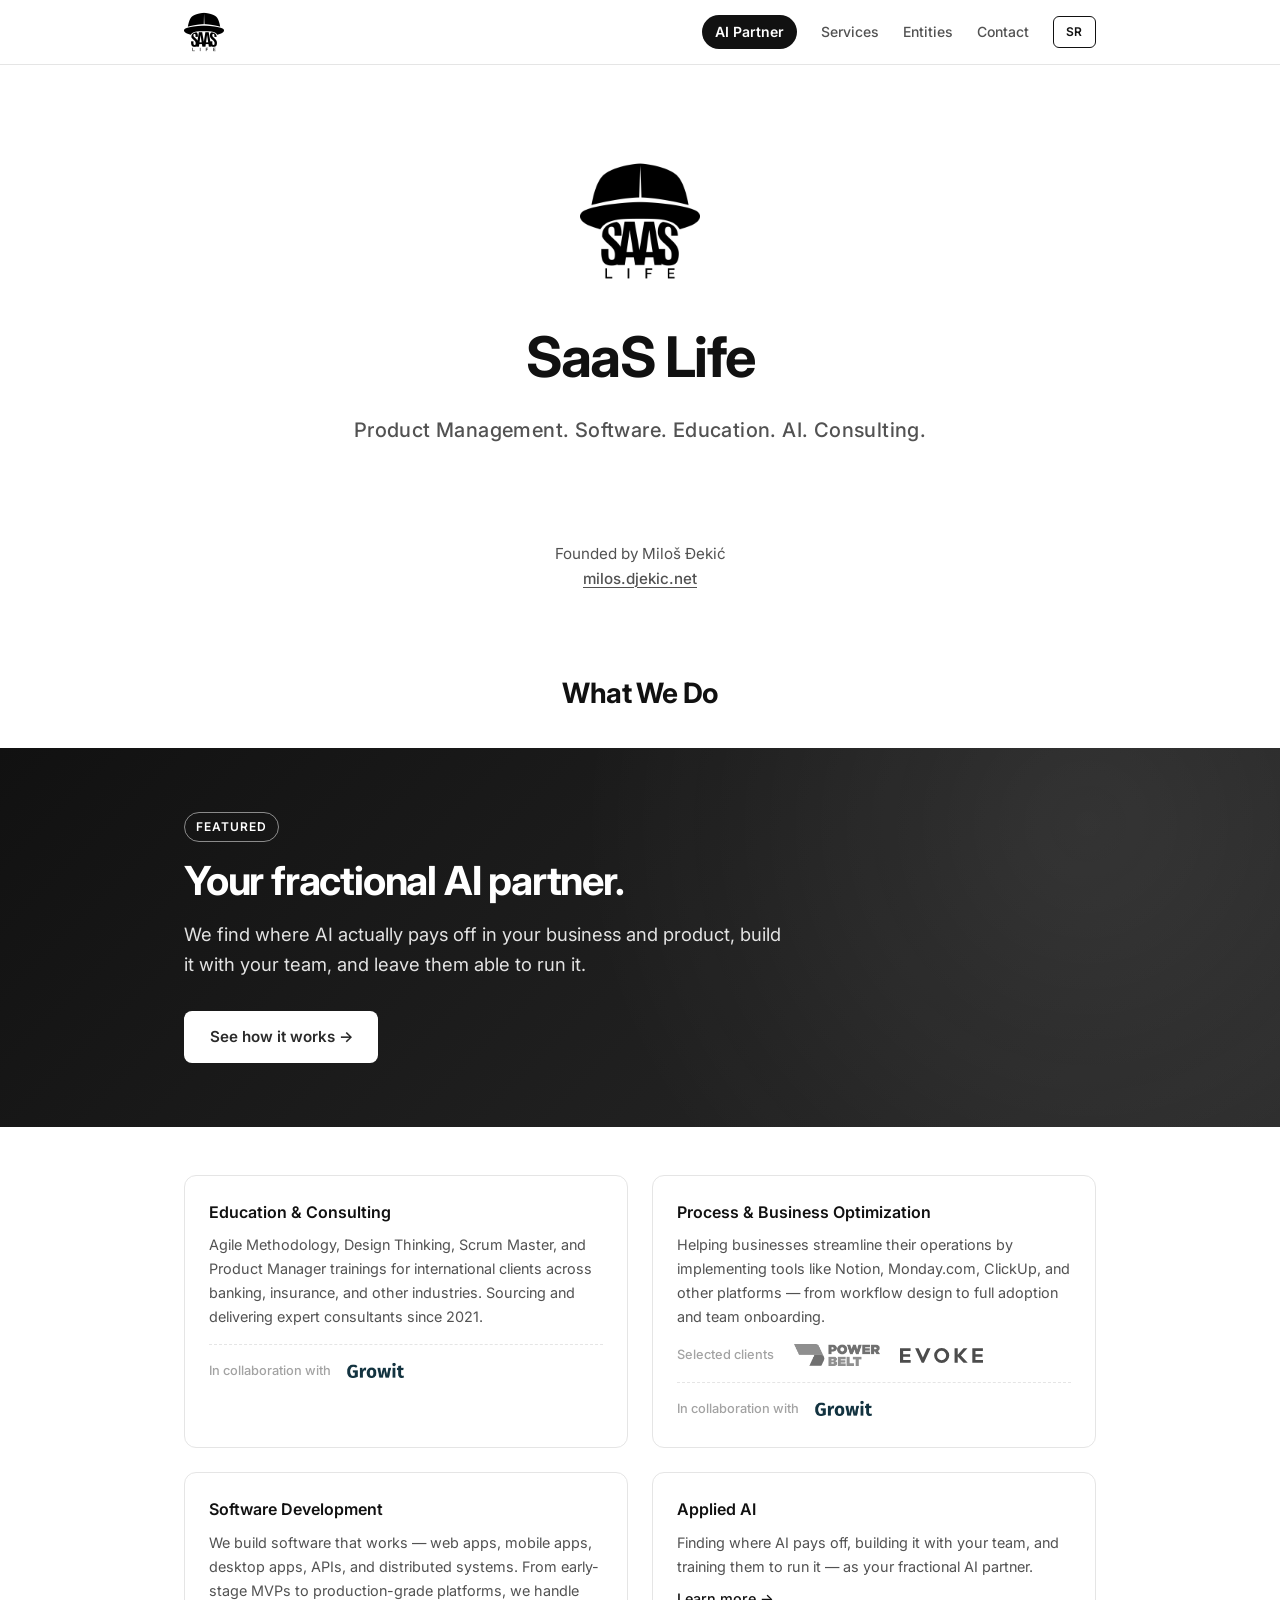
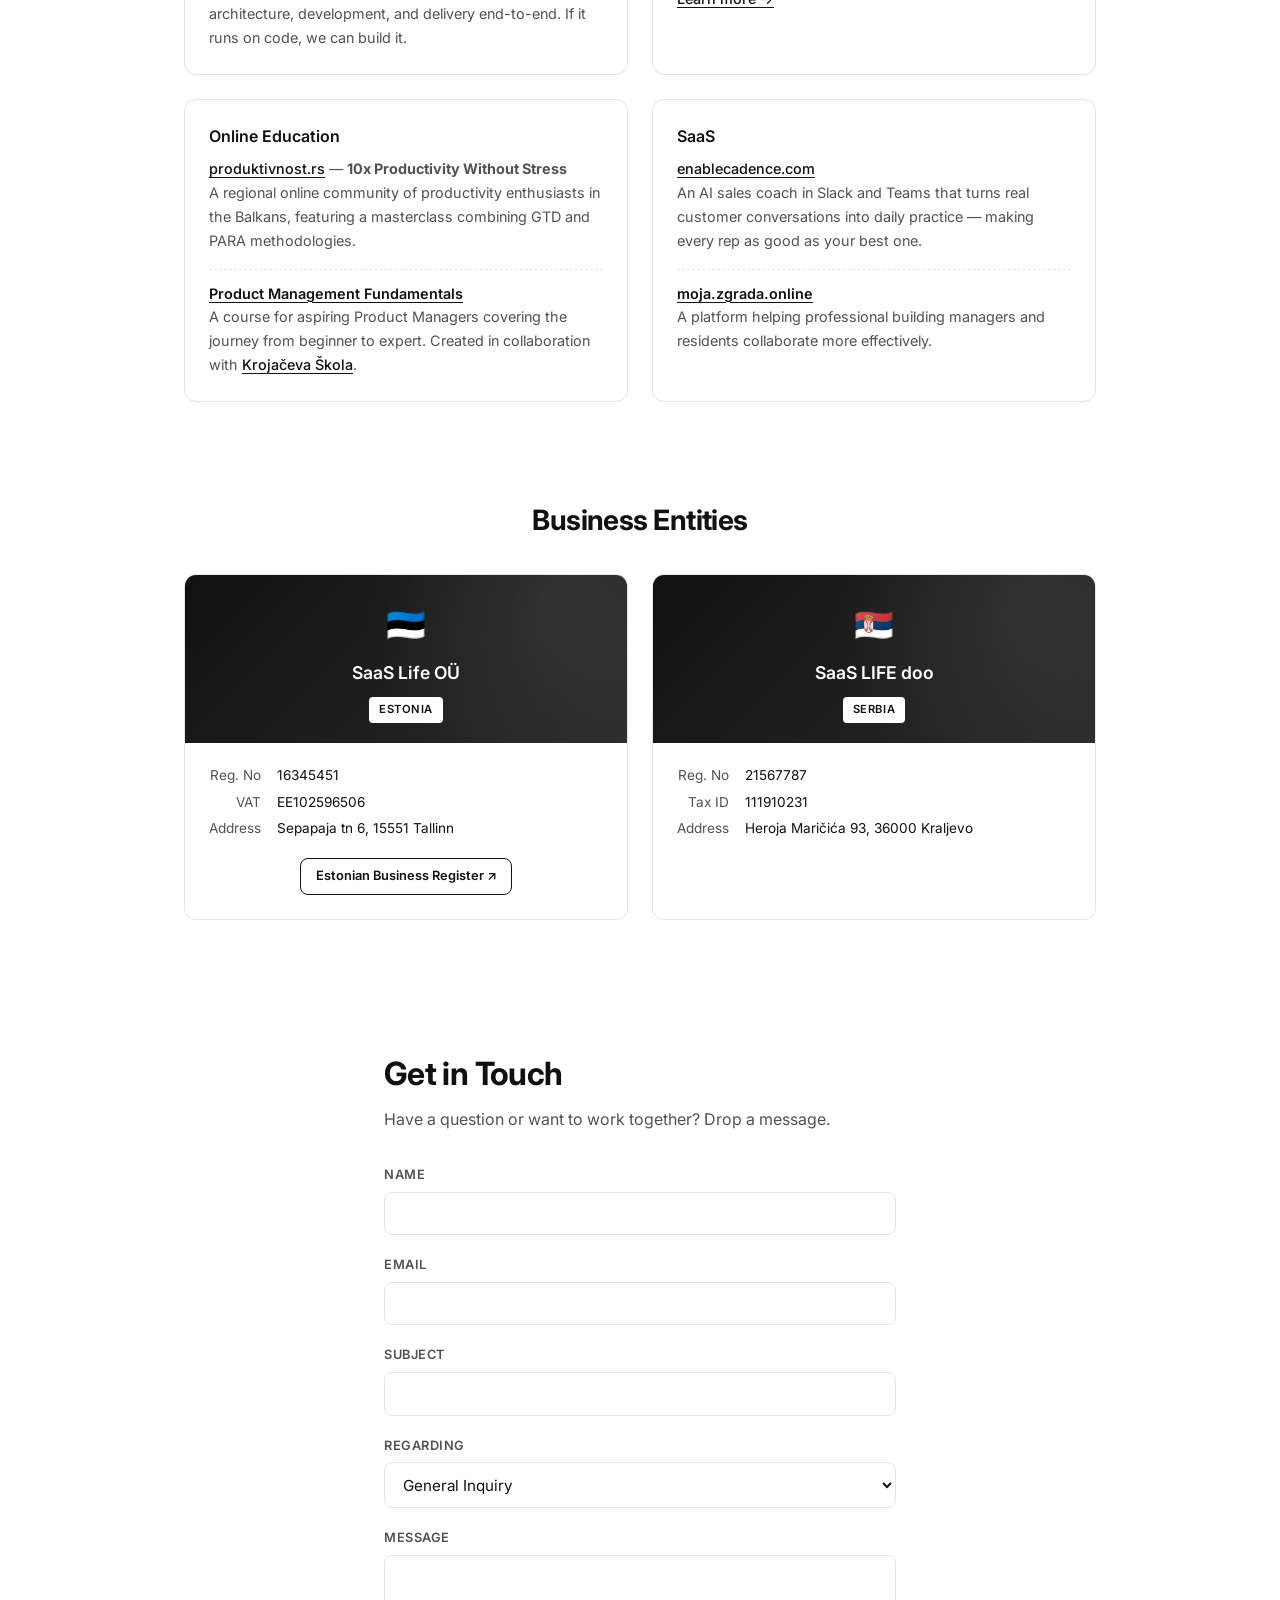
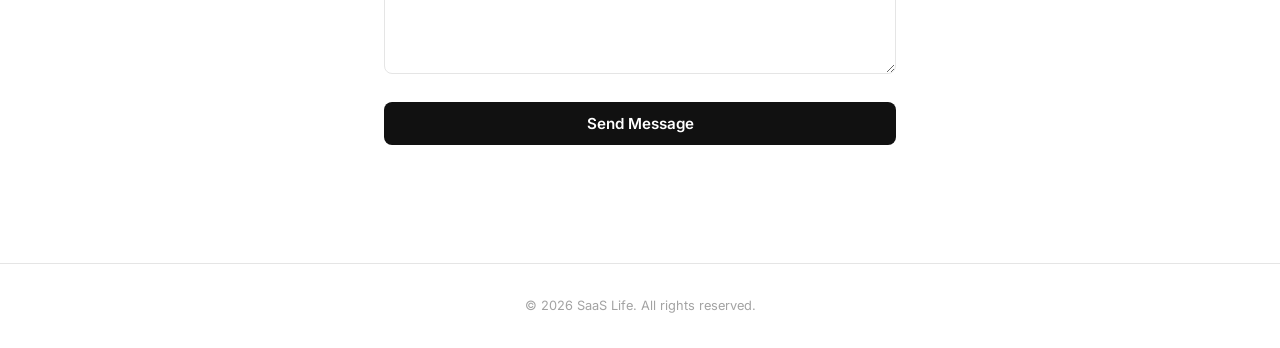
==== commit 18e9a5fc: "Restyle homepage: entity cards, AI Partner nav pill, Cadence - Business entity cards: black gradient" ====
--- a/en/index.html
+++ b/en/index.html
@@ -5,6 +5,17 @@
   <meta name="viewport" content="width=device-width, initial-scale=1.0">
   <title>SaaS Life</title>
   <meta name="description" content="SaaS Life — Product Management, Software, Education, AI & Consulting. Companies in Estonia and Serbia.">
+  <meta property="og:type" content="website">
+  <meta property="og:site_name" content="SaaS Life">
+  <meta property="og:title" content="SaaS Life">
+  <meta property="og:description" content="Product Management, Software, Education, AI & Consulting. Your fractional AI partner.">
+  <meta property="og:url" content="https://thesaaslife.com/en/">
+  <meta property="og:locale" content="en_US">
+  <meta property="og:image" content="https://thesaaslife.com/img/og-image.jpg">
+  <meta property="og:image:width" content="1200">
+  <meta property="og:image:height" content="630">
+  <meta property="og:image:alt" content="SaaS Life logo">
+  <meta name="twitter:card" content="summary_large_image">
   <link rel="icon" href="../favicon.ico">
   <link rel="stylesheet" href="../style.css">
   <link rel="preconnect" href="https://fonts.googleapis.com">
@@ -95,9 +106,10 @@
       </div>
 
       <div class="service-item">
-        <!-- TODO: add enablecadence.com (https://enablecadence.com/) here as another SaaS product -->
         <h3>SaaS</h3>
-        <p><a href="https://moja.zgrada.online" target="_blank" rel="noopener">moja.zgrada.online</a></p>
+        <p><a href="https://enablecadence.com/" target="_blank" rel="noopener">enablecadence.com</a></p>
+        <p>An AI sales coach in Slack and Teams that turns real customer conversations into daily practice — making every rep as good as your best one.</p>
+        <p class="course-collab"><a href="https://moja.zgrada.online" target="_blank" rel="noopener">moja.zgrada.online</a></p>
         <p>A platform helping professional building managers and residents collaborate more effectively.</p>
       </div>
     </div>
@@ -108,25 +120,33 @@
 
     <div class="entities-grid">
       <div class="entity-card">
-        <span class="flag">🇪🇪</span>
-        <h3>SaaS Life OÜ</h3>
-        <span class="tag">Estonia</span>
+        <div class="entity-head">
+          <span class="flag">🇪🇪</span>
+          <h3>SaaS Life OÜ</h3>
+          <span class="tag">Estonia</span>
+        </div>
         <div class="entity-details">
-          <p>Reg. No: 16345451</p>
-          <p>VAT: EE102596506</p>
-          <p>Address: Sepapaja tn 6, 15551 Tallinn</p>
-          <p><a href="https://ariregister.rik.ee/eng/company/16345451/SAAS-Life-O%C3%9C" target="_blank" rel="noopener">Estonian Business Register</a></p>
+          <table class="entity-table">
+            <tr><th scope="row">Reg. No</th><td>16345451</td></tr>
+            <tr><th scope="row">VAT</th><td>EE102596506</td></tr>
+            <tr><th scope="row">Address</th><td>Sepapaja tn 6, 15551 Tallinn</td></tr>
+          </table>
+          <p class="entity-link"><a href="https://ariregister.rik.ee/eng/company/16345451/SAAS-Life-O%C3%9C" target="_blank" rel="noopener">Estonian Business Register ↗</a></p>
         </div>
       </div>
 
       <div class="entity-card">
-        <span class="flag">🇷🇸</span>
-        <h3>SaaS LIFE doo</h3>
-        <span class="tag">Serbia</span>
+        <div class="entity-head">
+          <span class="flag">🇷🇸</span>
+          <h3>SaaS LIFE doo</h3>
+          <span class="tag">Serbia</span>
+        </div>
         <div class="entity-details">
-          <p>Reg. No: 21567787</p>
-          <p>Tax ID: 111910231</p>
-          <p>Address: Heroja Maričića 93, 36000 Kraljevo</p>
+          <table class="entity-table">
+            <tr><th scope="row">Reg. No</th><td>21567787</td></tr>
+            <tr><th scope="row">Tax ID</th><td>111910231</td></tr>
+            <tr><th scope="row">Address</th><td>Heroja Maričića 93, 36000 Kraljevo</td></tr>
+          </table>
         </div>
       </div>
     </div>
--- a/style.css
+++ b/style.css
@@ -317,10 +317,18 @@
 }
 
 .entity-card {
-  padding: 1.5rem;
   border: 1px solid var(--gray-200);
   border-radius: var(--radius);
   text-align: center;
+  overflow: hidden;
+}
+
+.entity-head {
+  padding: 1.5rem 1.5rem 1.25rem;
+  color: var(--white);
+  background:
+    radial-gradient(circle at 85% 15%, rgba(255, 255, 255, 0.08), transparent 50%),
+    linear-gradient(135deg, var(--accent) 0%, var(--accent-deep) 100%);
 }
 
 .entity-card .flag {
@@ -348,21 +356,73 @@
   margin-bottom: 1rem;
 }
 
+.entity-card .tag {
+  background: var(--white);
+  color: var(--black);
+  margin-bottom: 0;
+}
+
 .entity-details {
   text-align: left;
-  padding-top: 1rem;
-  border-top: 1px solid var(--gray-200);
+  padding: 1.25rem 1.5rem 1.5rem;
 }
 
 .entity-details p {
+  font-size: 0.85rem;
+  color: var(--gray-600);
+  margin-bottom: 0.25rem;
+}
+
+.entity-table {
+  border-collapse: collapse;
+  font-size: 0.85rem;
+  color: var(--gray-600);
+  margin-bottom: 0.25rem;
+}
+
+.entity-table th,
+.entity-table td {
+  padding: 0.15rem 0;
+  text-align: left;
+  vertical-align: top;
+}
+
+.entity-table th {
+  text-align: right;
+  font-weight: 400;
+  padding-right: 1rem;
+  white-space: nowrap;
+}
+
+.entity-table td {
+  color: var(--black);
+}
+
+.entity-details .entity-link {
+  text-align: center;
+  margin: 1rem 0 0;
+}
+
+.entity-details .entity-link a {
+  display: inline-block;
+  padding: 0.45rem 0.9rem;
+  border: 1.5px solid var(--black);
+  border-radius: 8px;
   font-size: 0.8rem;
-  color: var(--gray-400);
-  margin-bottom: 0.25rem;
+  font-weight: 600;
+  color: var(--black);
+  text-decoration: none;
+  transition: background 0.15s, color 0.15s;
+}
+
+.entity-details .entity-link a:hover {
+  background: var(--black);
+  color: var(--white);
 }
 
 .entity-details a {
-  font-size: 0.8rem;
-  color: var(--gray-400);
+  font-size: 0.85rem;
+  color: var(--gray-600);
   font-weight: 400;
 }
 
@@ -617,12 +677,17 @@
 }
 
 nav a.nav-accent {
-  color: var(--black);
-  font-weight: 600;
+  padding: 0.35rem 0.8rem;
+  border-radius: 999px;
+  background: var(--black);
+  color: var(--white);
+  font-weight: 600;
+  transition: background 0.15s;
 }
 
 nav a.nav-accent:hover {
-  color: var(--gray-600);
+  background: var(--gray-800);
+  color: var(--white);
 }
 
 nav a.btn-accent,
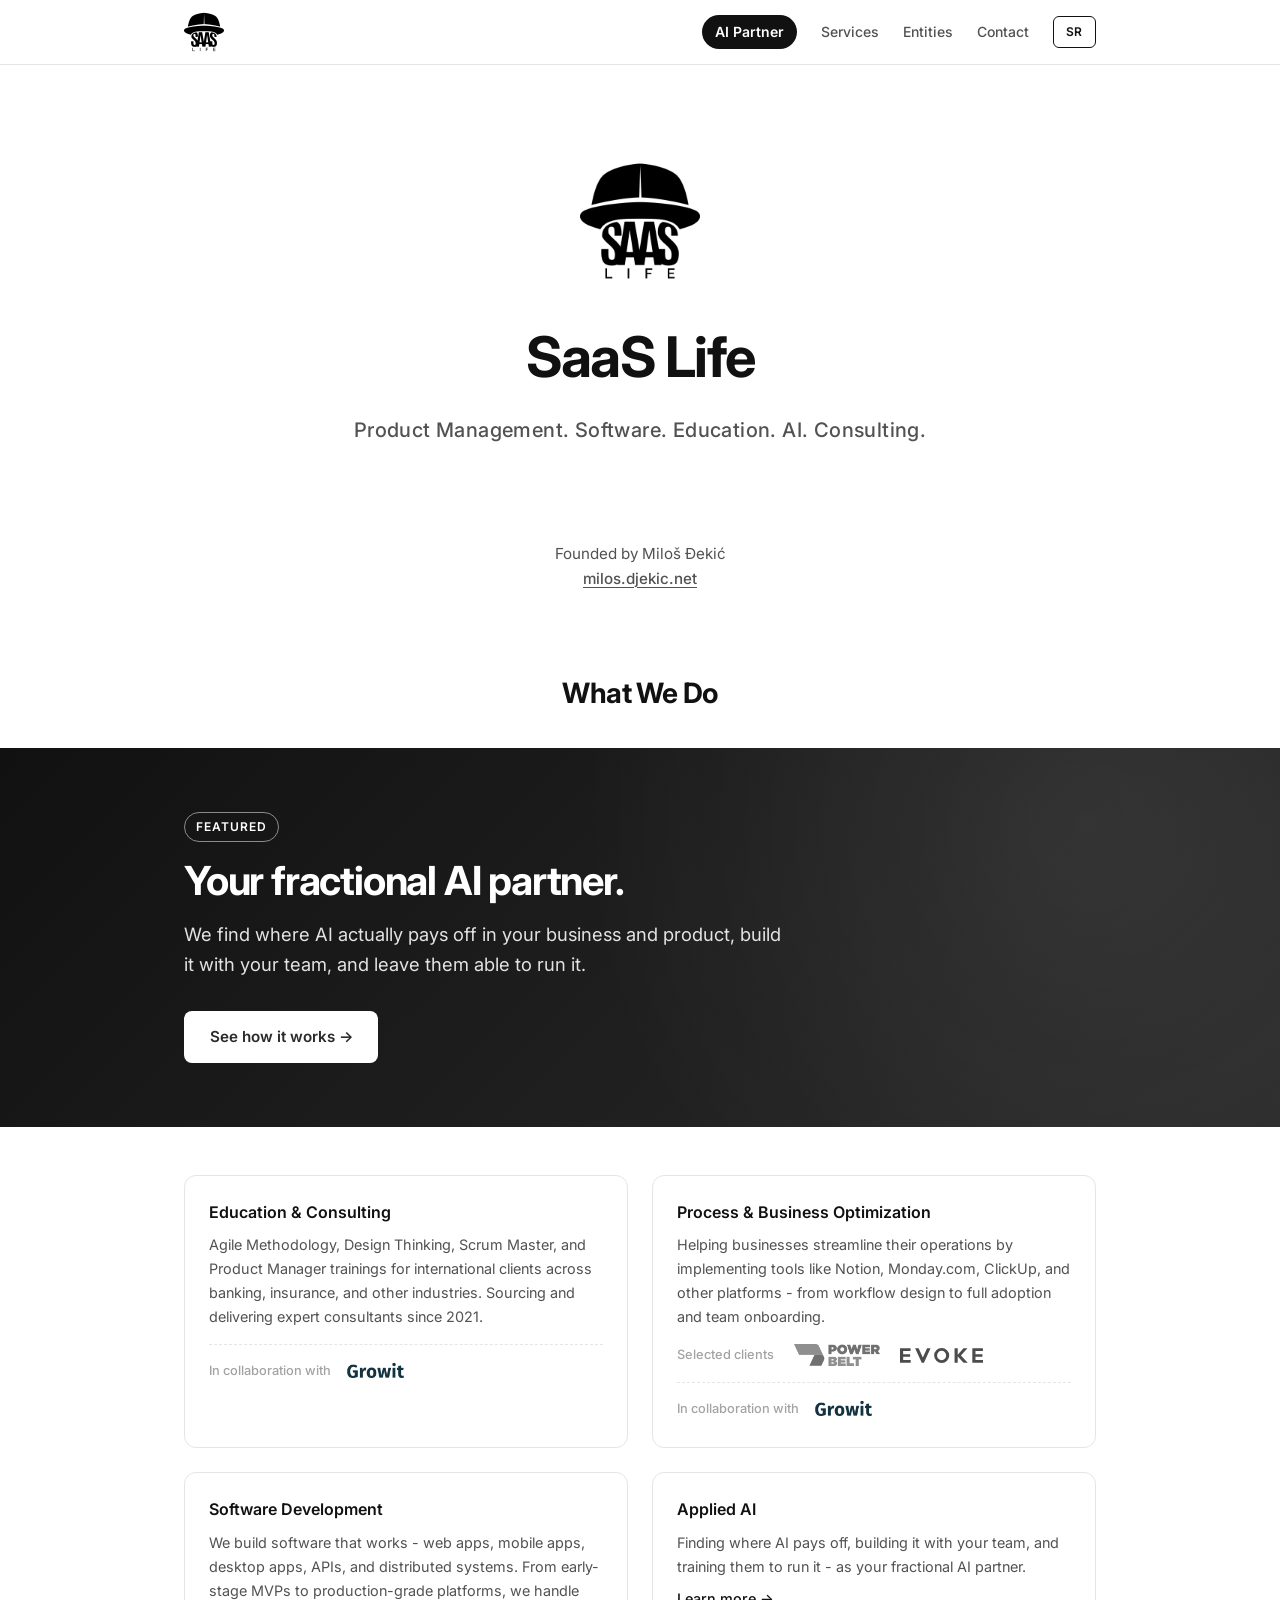
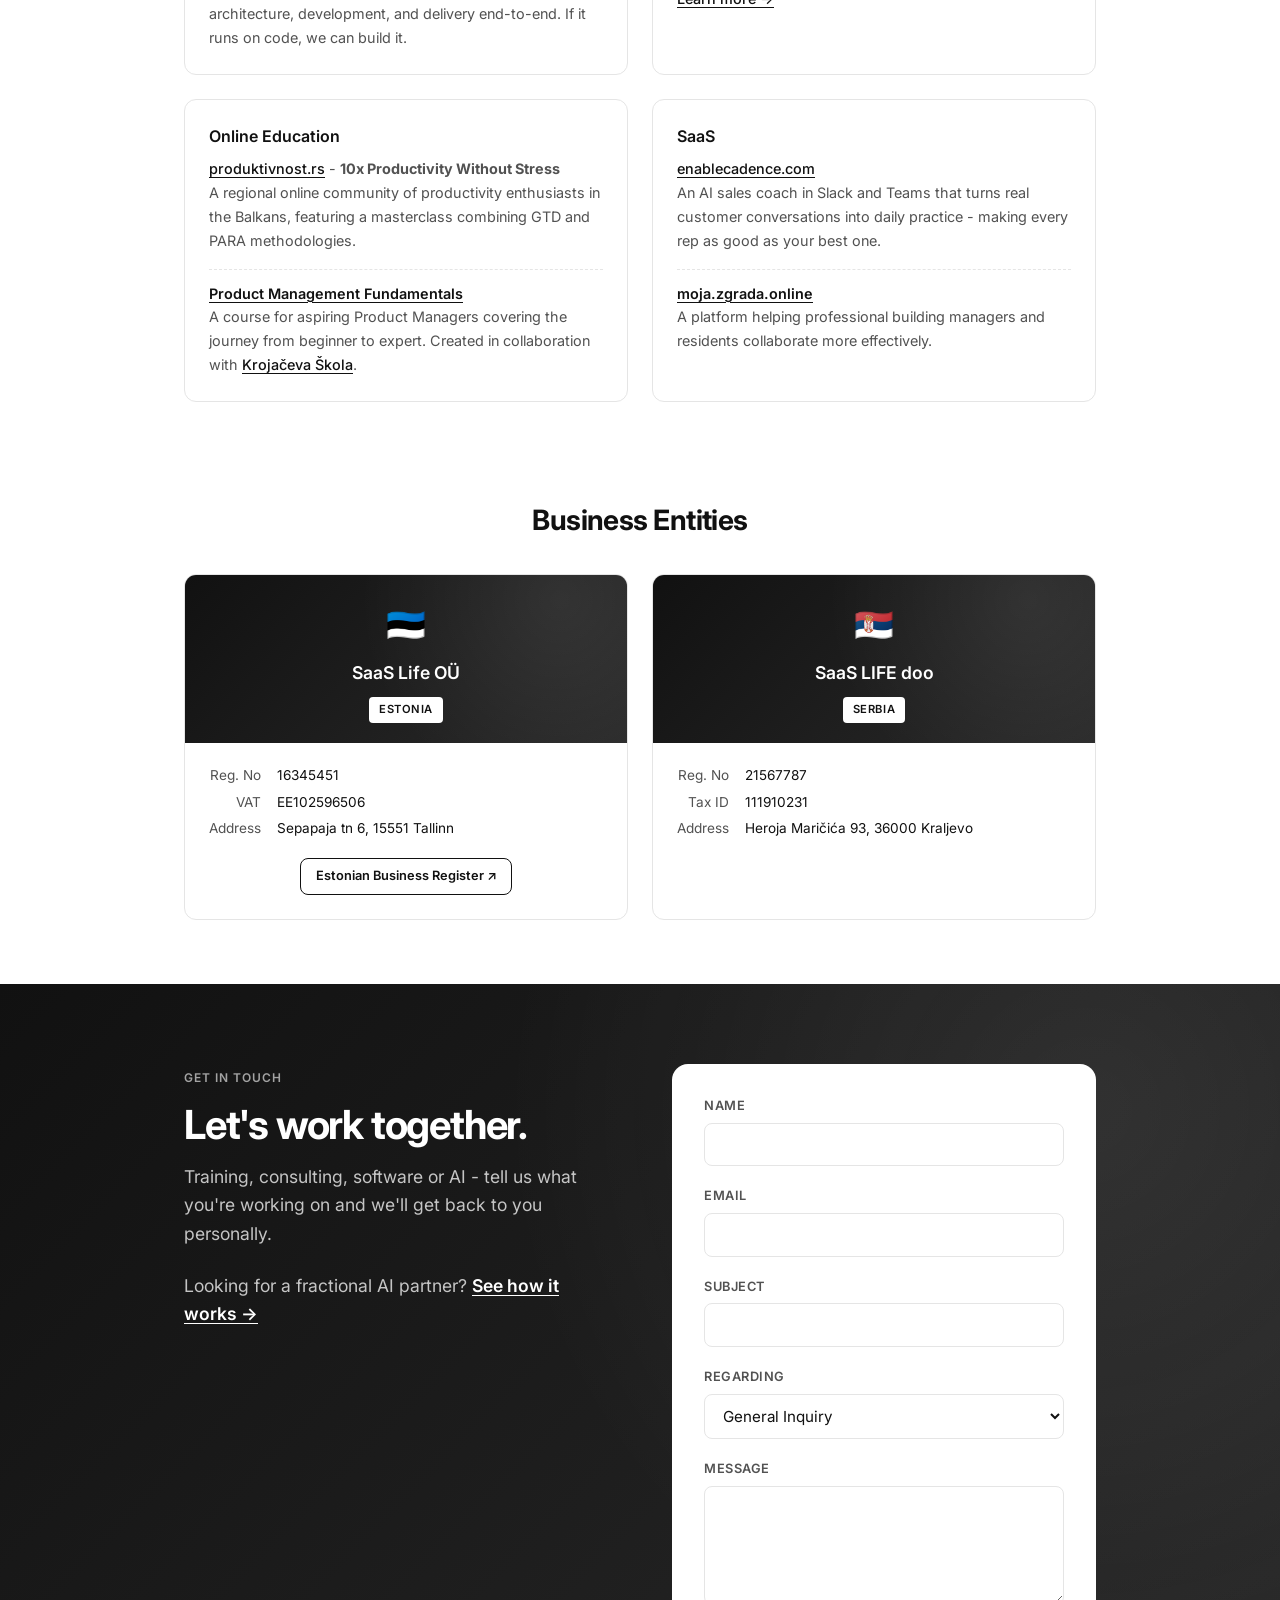
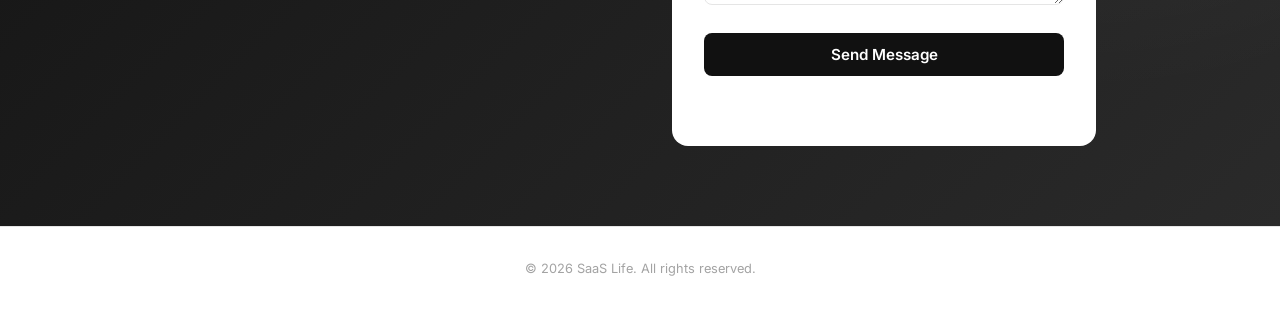
==== commit b1ed8f3d: "Replace em dashes, restyle homepage contact section - Replace all em dashes with regular dashes acro" ====
--- a/en/index.html
+++ b/en/index.html
@@ -4,7 +4,7 @@
   <meta charset="UTF-8">
   <meta name="viewport" content="width=device-width, initial-scale=1.0">
   <title>SaaS Life</title>
-  <meta name="description" content="SaaS Life — Product Management, Software, Education, AI & Consulting. Companies in Estonia and Serbia.">
+  <meta name="description" content="SaaS Life - Product Management, Software, Education, AI & Consulting. Companies in Estonia and Serbia.">
   <meta property="og:type" content="website">
   <meta property="og:site_name" content="SaaS Life">
   <meta property="og:title" content="SaaS Life">
@@ -74,7 +74,7 @@
 
       <div class="service-item">
         <h3>Process & Business Optimization</h3>
-        <p>Helping businesses streamline their operations by implementing tools like Notion, Monday.com, ClickUp, and other platforms — from workflow design to full adoption and team onboarding.</p>
+        <p>Helping businesses streamline their operations by implementing tools like Notion, Monday.com, ClickUp, and other platforms - from workflow design to full adoption and team onboarding.</p>
         <div class="clients">
           <span>Selected clients</span>
           <a href="https://www.powerbelt.rs/" target="_blank" rel="noopener"><img src="../img/powerbelt-logo.png" alt="Power Belt" width="157" height="40"></a>
@@ -88,18 +88,18 @@
 
       <div class="service-item">
         <h3>Software Development</h3>
-        <p>We build software that works — web apps, mobile apps, desktop apps, APIs, and distributed systems. From early-stage MVPs to production-grade platforms, we handle architecture, development, and delivery end-to-end. If it runs on code, we can build it.</p>
+        <p>We build software that works - web apps, mobile apps, desktop apps, APIs, and distributed systems. From early-stage MVPs to production-grade platforms, we handle architecture, development, and delivery end-to-end. If it runs on code, we can build it.</p>
       </div>
 
       <div class="service-item">
         <h3>Applied AI</h3>
-        <p>Finding where AI pays off, building it with your team, and training them to run it — as your fractional AI partner.</p>
+        <p>Finding where AI pays off, building it with your team, and training them to run it - as your fractional AI partner.</p>
         <a href="/en/ai-partner/" class="service-more">Learn more →</a>
       </div>
 
       <div class="service-item">
         <h3>Online Education</h3>
-        <p><a href="https://produktivnost.rs" target="_blank" rel="noopener">produktivnost.rs</a> — <strong>10x Productivity Without Stress</strong></p>
+        <p><a href="https://produktivnost.rs" target="_blank" rel="noopener">produktivnost.rs</a> - <strong>10x Productivity Without Stress</strong></p>
         <p>A regional online community of productivity enthusiasts in the Balkans, featuring a masterclass combining GTD and PARA methodologies.</p>
         <p class="course-collab"><a href="https://www.krojacevaskola.com/kursevi/osnove-produkt-menadzmenta" target="_blank" rel="noopener">Product Management Fundamentals</a></p>
         <p>A course for aspiring Product Managers covering the journey from beginner to expert. Created in collaboration with <a href="https://www.krojacevaskola.com" target="_blank" rel="noopener">Krojačeva Škola</a>.</p>
@@ -108,7 +108,7 @@
       <div class="service-item">
         <h3>SaaS</h3>
         <p><a href="https://enablecadence.com/" target="_blank" rel="noopener">enablecadence.com</a></p>
-        <p>An AI sales coach in Slack and Teams that turns real customer conversations into daily practice — making every rep as good as your best one.</p>
+        <p>An AI sales coach in Slack and Teams that turns real customer conversations into daily practice - making every rep as good as your best one.</p>
         <p class="course-collab"><a href="https://moja.zgrada.online" target="_blank" rel="noopener">moja.zgrada.online</a></p>
         <p>A platform helping professional building managers and residents collaborate more effectively.</p>
       </div>
@@ -152,38 +152,44 @@
     </div>
   </section>
 
-  <section id="contact" class="contact">
-    <h2>Get in Touch</h2>
-    <p class="contact-sub">Have a question or want to work together? Drop a message.</p>
-
-    <form id="contact-form">
-      <div class="form-group">
-        <label for="name">Name</label>
-        <input type="text" id="name" name="name" required>
-      </div>
-      <div class="form-group">
-        <label for="email">Email</label>
-        <input type="email" id="email" name="email" required>
-      </div>
-      <div class="form-group">
-        <label for="subject">Subject</label>
-        <input type="text" id="subject" name="subject" required>
-      </div>
-      <div class="form-group">
-        <label for="company">Regarding</label>
-        <select id="company" name="company">
-          <option value="general">General Inquiry</option>
-          <option value="estonia">SaaS Life OÜ (Estonia)</option>
-          <option value="serbia">SaaS LIFE doo (Serbia)</option>
-        </select>
-      </div>
-      <div class="form-group">
-        <label for="message">Message</label>
-        <textarea id="message" name="message" rows="5" required></textarea>
-      </div>
-      <button type="submit">Send Message</button>
-      <p id="form-status" class="form-status" role="status"></p>
-    </form>
+  <section id="contact" class="lp-cta">
+    <div class="lp-cta-inner">
+      <div>
+        <span class="eyebrow">Get in touch</span>
+        <h2>Let's work together.</h2>
+        <p class="lead">Training, consulting, software or AI - tell us what you're working on and we'll get back to you personally.</p>
+        <p class="lead">Looking for a fractional AI partner? <a href="/en/ai-partner/">See how it works →</a></p>
+      </div>
+
+      <form id="contact-form">
+        <div class="form-group">
+          <label for="name">Name</label>
+          <input type="text" id="name" name="name" required>
+        </div>
+        <div class="form-group">
+          <label for="email">Email</label>
+          <input type="email" id="email" name="email" required>
+        </div>
+        <div class="form-group">
+          <label for="subject">Subject</label>
+          <input type="text" id="subject" name="subject" required>
+        </div>
+        <div class="form-group">
+          <label for="company">Regarding</label>
+          <select id="company" name="company">
+            <option value="general">General Inquiry</option>
+            <option value="estonia">SaaS Life OÜ (Estonia)</option>
+            <option value="serbia">SaaS LIFE doo (Serbia)</option>
+          </select>
+        </div>
+        <div class="form-group">
+          <label for="message">Message</label>
+          <textarea id="message" name="message" rows="5" required></textarea>
+        </div>
+        <button type="submit">Send Message</button>
+        <p id="form-status" class="form-status" role="status"></p>
+      </form>
+    </div>
   </section>
 
   <footer>
--- a/style.css
+++ b/style.css
@@ -431,24 +431,6 @@
 }
 
 /* Contact */
-.contact {
-  max-width: 560px;
-  margin: 0 auto;
-  padding: 4rem 1.5rem 5rem;
-}
-
-.contact h2 {
-  font-size: 2rem;
-  font-weight: 700;
-  letter-spacing: -0.02em;
-  margin-bottom: 0.5rem;
-}
-
-.contact-sub {
-  color: var(--gray-600);
-  margin-bottom: 2rem;
-}
-
 .form-group {
   margin-bottom: 1.25rem;
 }
@@ -550,9 +532,6 @@
     grid-template-columns: 1fr;
   }
 
-  .contact h2 {
-    font-size: 1.6rem;
-  }
 }
 
 @media (max-width: 420px) {
@@ -574,7 +553,7 @@
 }
 
 /* =============================================================
-   AI Partner — homepage banner
+   AI Partner - homepage banner
    ============================================================= */
 .ai-banner {
   position: relative;
@@ -703,7 +682,7 @@
 }
 
 /* =============================================================
-   AI Partner — landing page
+   AI Partner - landing page
    ============================================================= */
 .lp-section {
   max-width: var(--max-width);
@@ -1126,8 +1105,19 @@
 
 /* Final CTA */
 .lp-cta {
-  background: var(--black);
-  color: var(--white);
+  color: var(--white);
+  background:
+    radial-gradient(circle at 85% 15%, rgba(255, 255, 255, 0.08), transparent 45%),
+    linear-gradient(135deg, var(--accent) 0%, var(--accent-deep) 100%);
+}
+
+.lp-cta .lead a {
+  color: var(--white);
+  font-weight: 600;
+}
+
+.lp-cta .lead a:hover {
+  color: var(--gray-200);
 }
 
 .lp-cta-inner {
@@ -1181,6 +1171,7 @@
 }
 
 .lp-cta .form-group input:focus,
+.lp-cta .form-group select:focus,
 .lp-cta .form-group textarea:focus {
   border-color: var(--accent);
 }
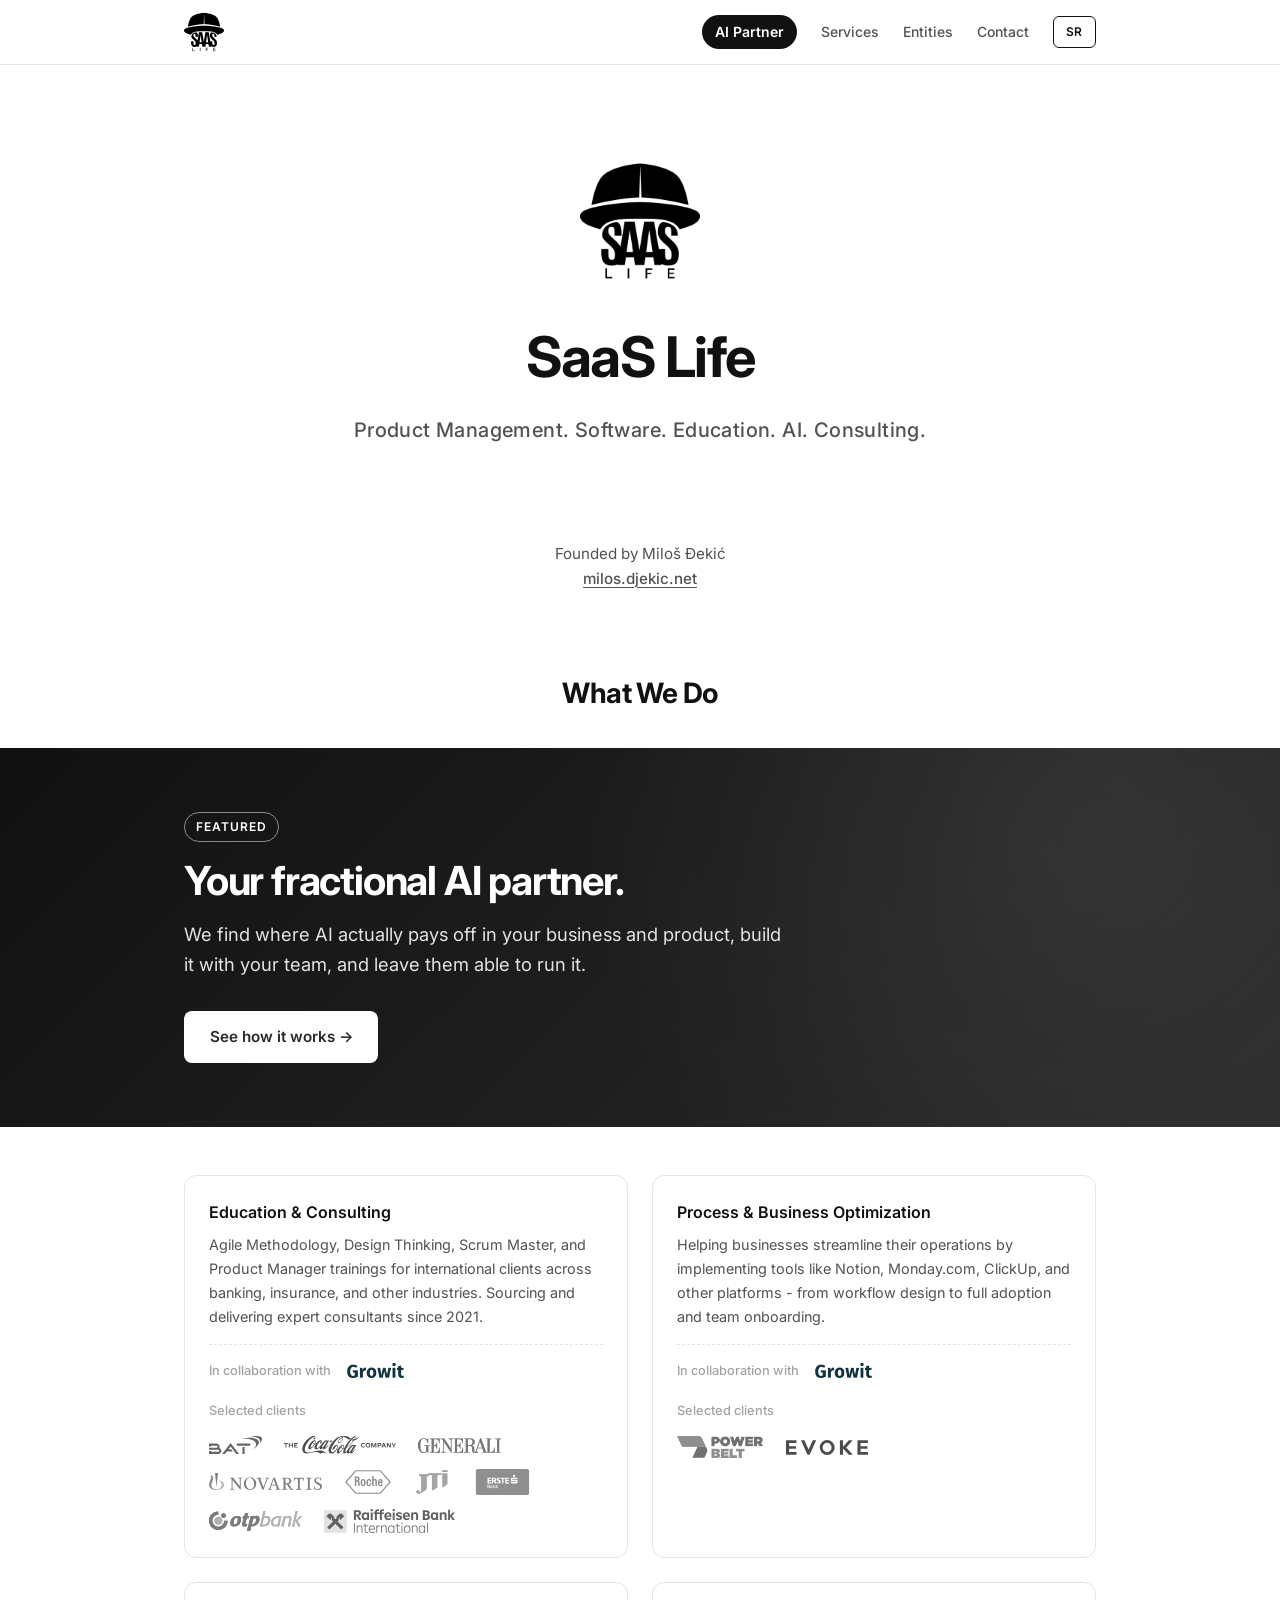
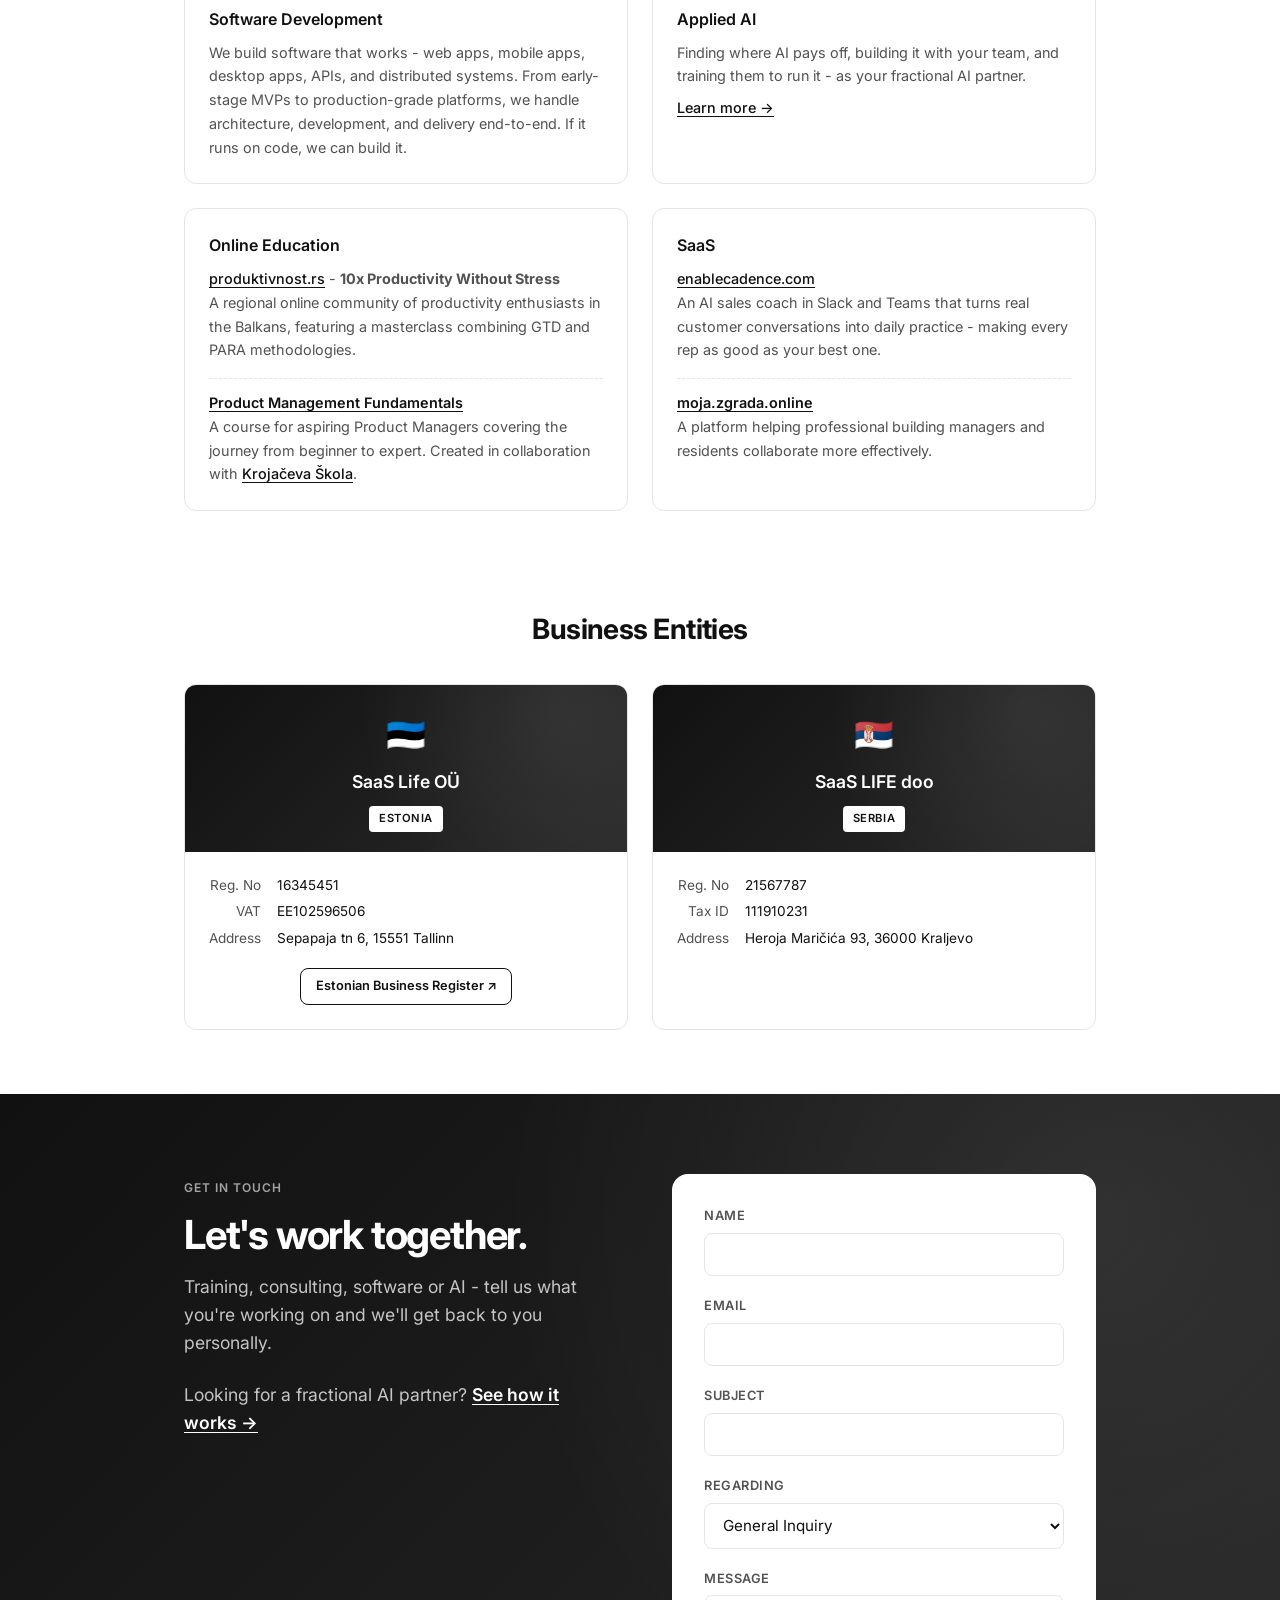
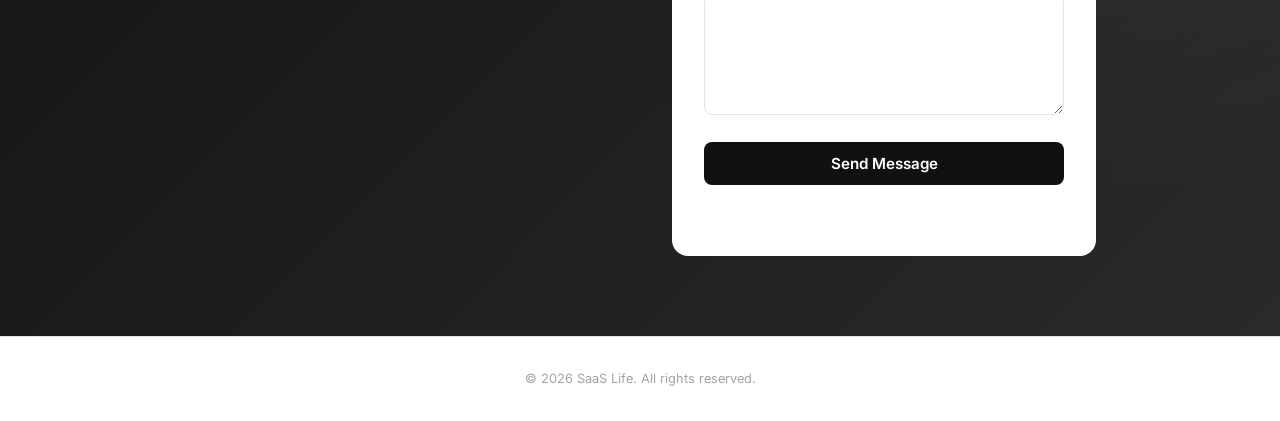
==== commit 7b9f6c85: "Add Growit-delivered client logos, show Growit credit above logos - Education & Consulting: selected" ====
--- a/en/index.html
+++ b/en/index.html
@@ -70,20 +70,32 @@
           <span>In collaboration with</span>
           <img src="../img/growit-logo.png" alt="Growit" width="529" height="192">
         </a>
+        <div class="clients">
+          <span>Selected clients</span>
+          <img src="../img/clients/bat.svg" alt="BAT" class="logo-bat">
+          <img src="../img/clients/coca-cola.svg" alt="The Coca-Cola Company" class="logo-coca-cola">
+          <img src="../img/clients/generali.svg" alt="Generali" class="logo-generali">
+          <img src="../img/clients/novartis.svg" alt="Novartis" class="logo-novartis">
+          <img src="../img/clients/roche.svg" alt="Roche" class="logo-roche">
+          <img src="../img/clients/jti.svg" alt="JTI" class="logo-jti">
+          <img src="../img/clients/erste.svg" alt="Erste Bank" class="logo-erste">
+          <img src="../img/clients/otp.svg" alt="OTP Bank" class="logo-otp">
+          <img src="../img/clients/raiffeisen.svg" alt="Raiffeisen Bank" class="logo-raiffeisen">
+        </div>
       </div>
 
       <div class="service-item">
         <h3>Process & Business Optimization</h3>
         <p>Helping businesses streamline their operations by implementing tools like Notion, Monday.com, ClickUp, and other platforms - from workflow design to full adoption and team onboarding.</p>
+        <a href="https://growit.tech/" target="_blank" rel="noopener" class="partner">
+          <span>In collaboration with</span>
+          <img src="../img/growit-logo.png" alt="Growit" width="529" height="192">
+        </a>
         <div class="clients">
           <span>Selected clients</span>
           <a href="https://www.powerbelt.rs/" target="_blank" rel="noopener"><img src="../img/powerbelt-logo.png" alt="Power Belt" width="157" height="40"></a>
           <a href="https://evoke.rs/" target="_blank" rel="noopener"><img src="../img/evoke-logo.svg" alt="Evoke" width="120" height="22"></a>
         </div>
-        <a href="https://growit.tech/" target="_blank" rel="noopener" class="partner">
-          <span>In collaboration with</span>
-          <img src="../img/growit-logo.png" alt="Growit" width="529" height="192">
-        </a>
       </div>
 
       <div class="service-item">
--- a/style.css
+++ b/style.css
@@ -270,11 +270,15 @@
   display: flex;
   flex-wrap: wrap;
   align-items: center;
-  gap: 0.6rem 1.25rem;
+  gap: 0.9rem 1.4rem;
   margin-top: 1rem;
   font-size: 0.8rem;
   font-weight: 500;
   color: var(--gray-400);
+}
+
+.clients span {
+  flex-basis: 100%;
 }
 
 .clients img {
@@ -290,6 +294,17 @@
   height: 15px;
 }
 
+.clients .logo-bat { height: 18px; }
+.clients .logo-coca-cola { height: 18px; }
+.clients .logo-generali { height: 15px; }
+.clients .logo-novartis { height: 17px; }
+.clients .logo-roche { height: 26px; }
+.clients .logo-jti { height: 26px; }
+.clients .logo-erste { height: 26px; }
+.clients .logo-otp { height: 20px; }
+.clients .logo-raiffeisen { height: 24px; }
+
+.clients img:hover,
 .clients a:hover img {
   filter: none;
   opacity: 1;
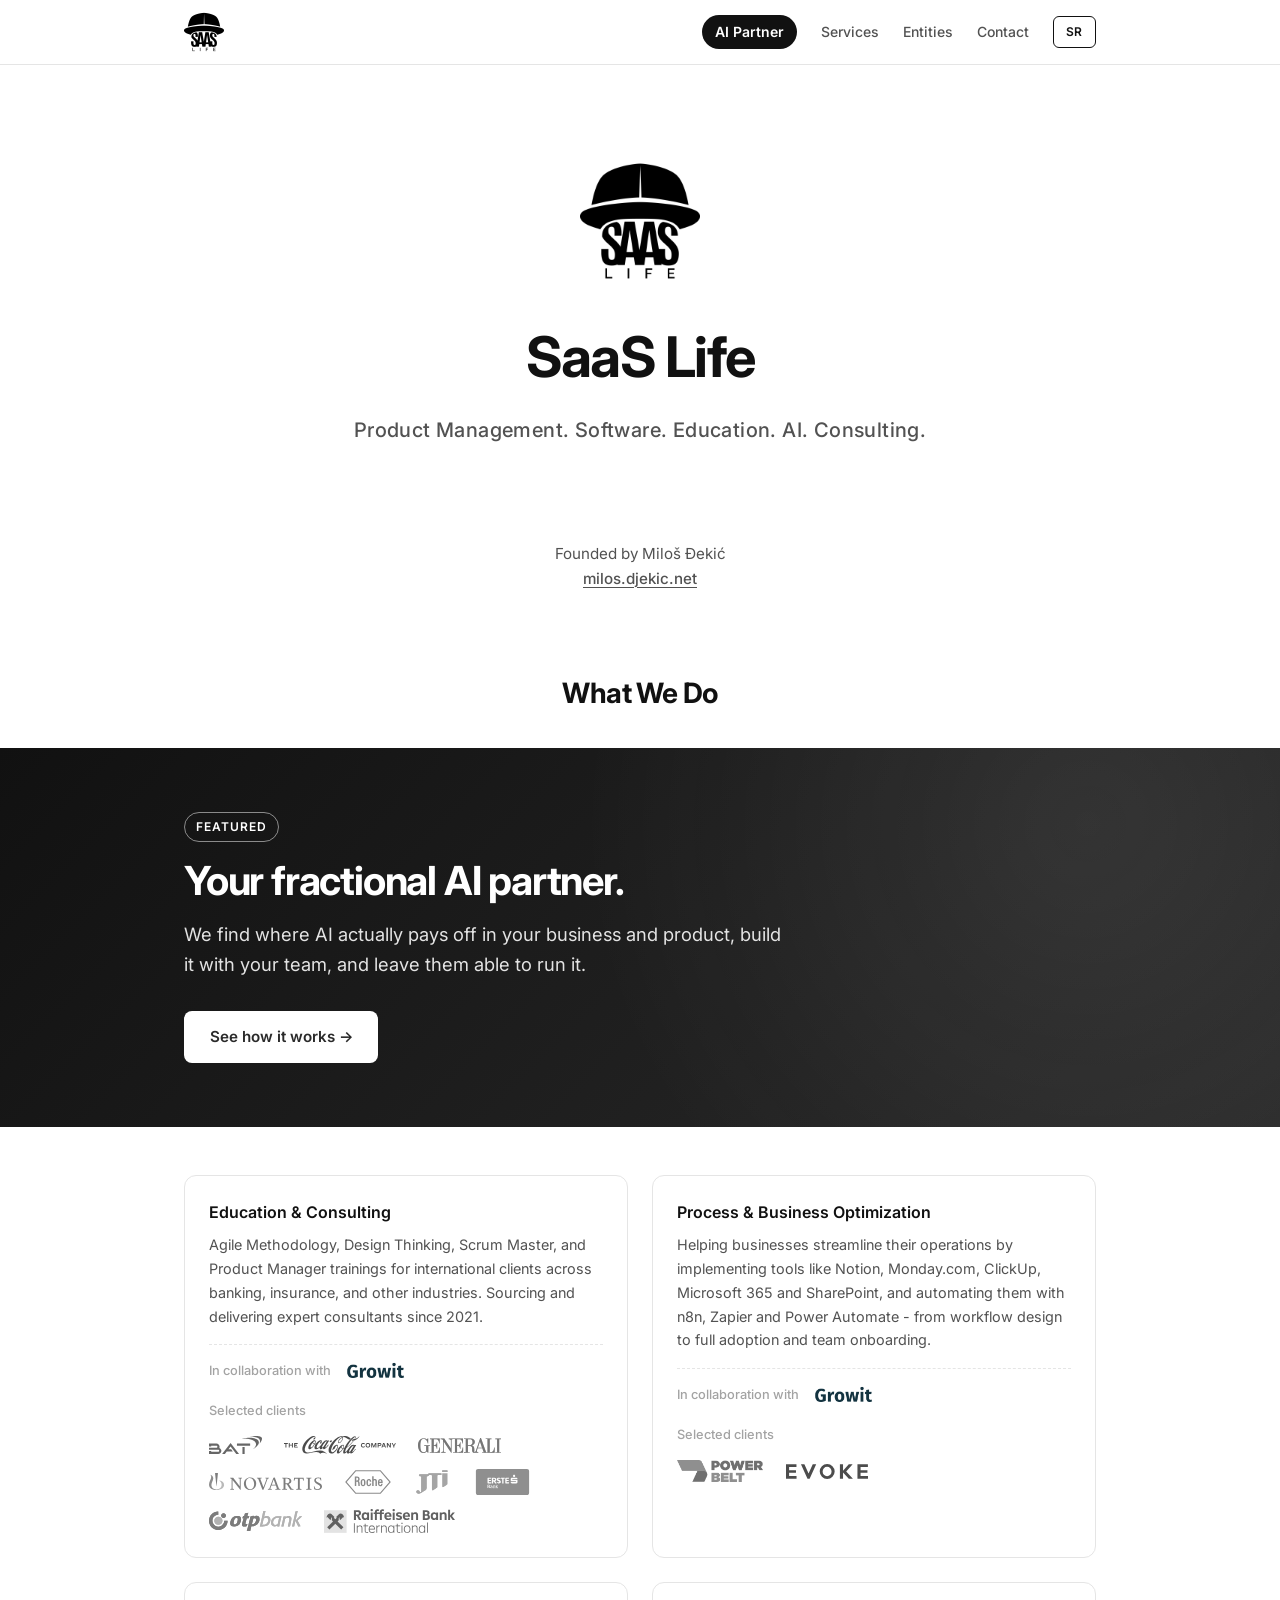
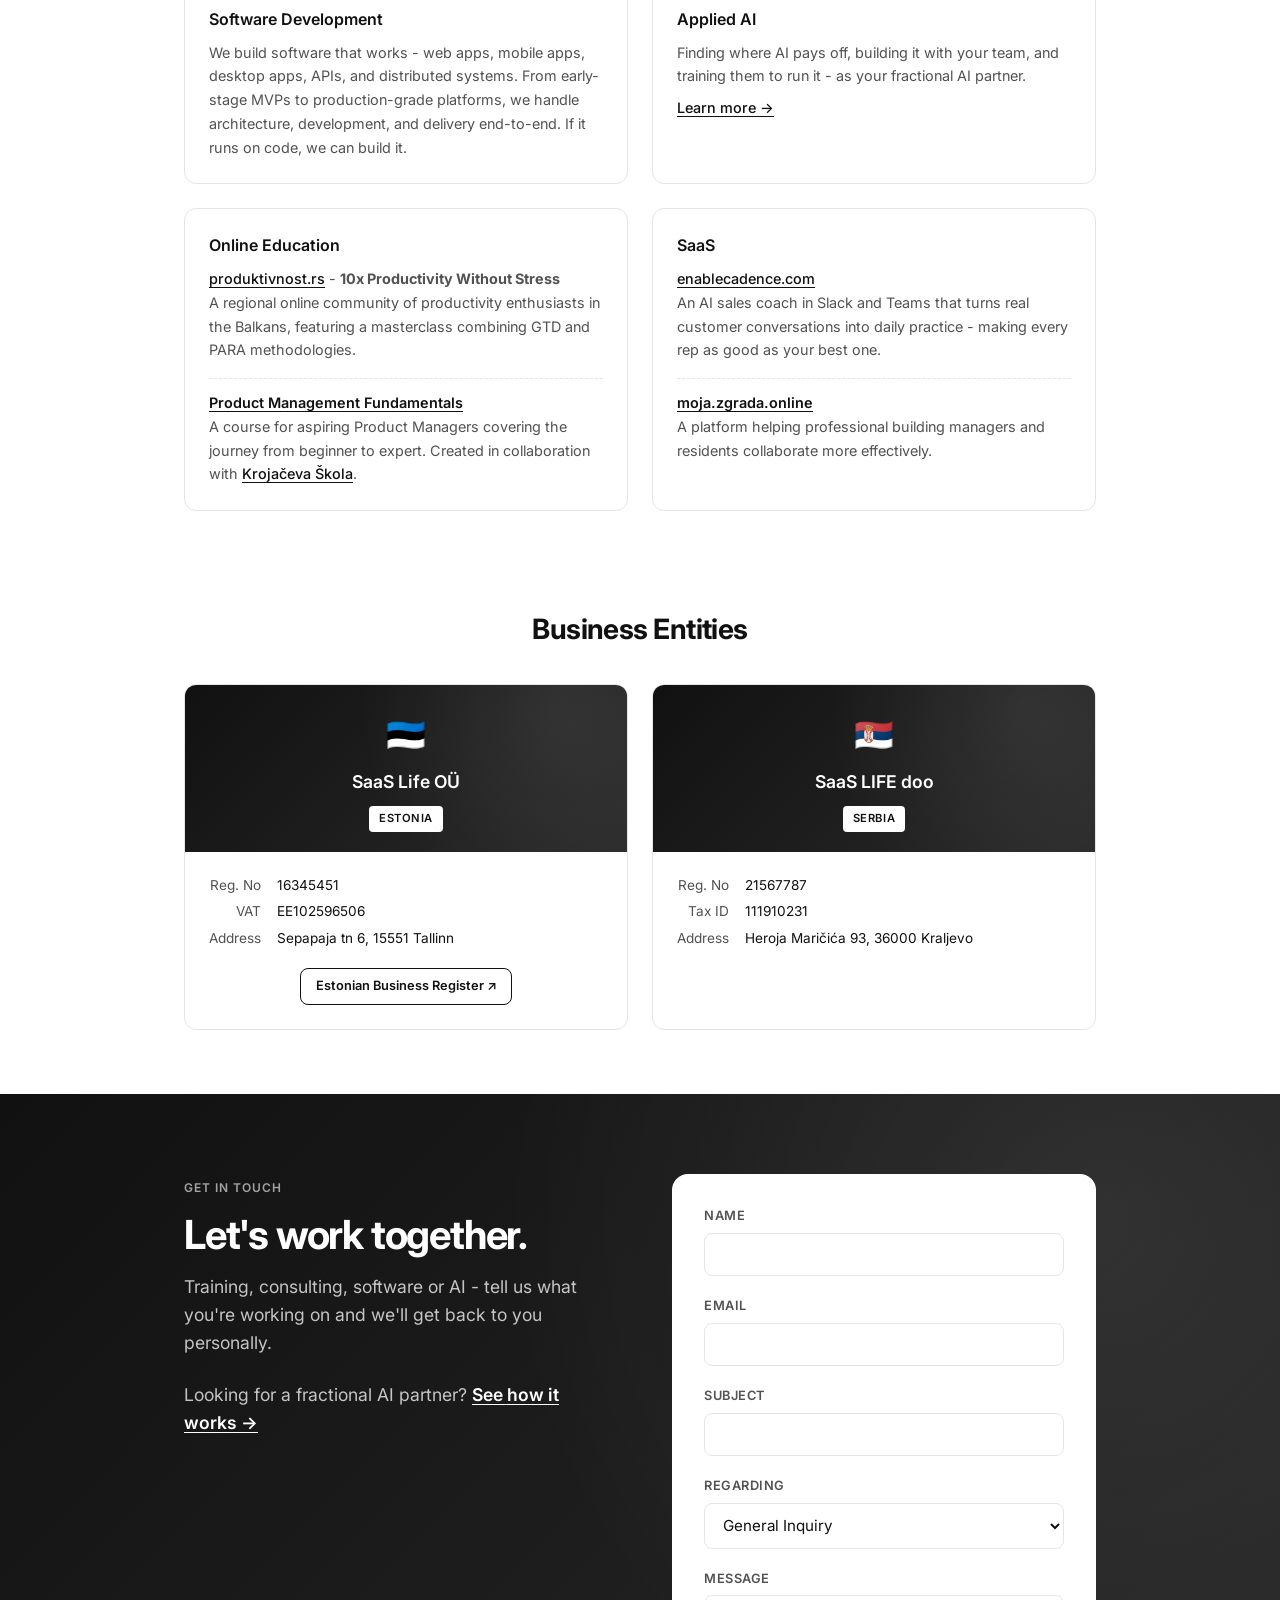
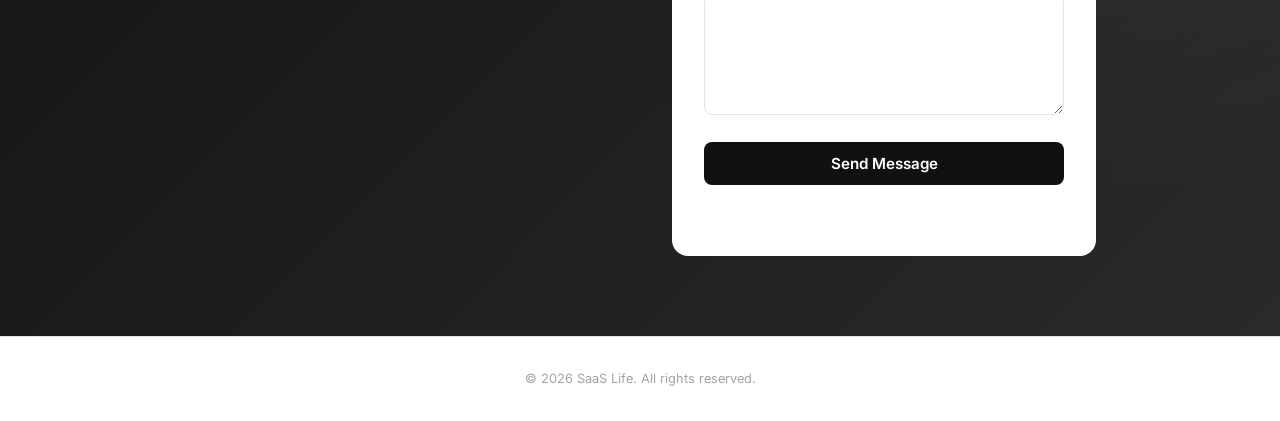
==== commit b17364e1: "AI Partner: IT operations focus, what we build and tools, drop hour commitments Co-Authored-By: Clau" ====
--- a/en/index.html
+++ b/en/index.html
@@ -86,15 +86,15 @@
 
       <div class="service-item">
         <h3>Process & Business Optimization</h3>
-        <p>Helping businesses streamline their operations by implementing tools like Notion, Monday.com, ClickUp, and other platforms - from workflow design to full adoption and team onboarding.</p>
+        <p>Helping businesses streamline their operations by implementing tools like Notion, Monday.com, ClickUp, Microsoft 365 and SharePoint, and automating them with n8n, Zapier and Power Automate - from workflow design to full adoption and team onboarding.</p>
         <a href="https://growit.tech/" target="_blank" rel="noopener" class="partner">
           <span>In collaboration with</span>
           <img src="../img/growit-logo.png" alt="Growit" width="529" height="192">
         </a>
         <div class="clients">
           <span>Selected clients</span>
-          <a href="https://www.powerbelt.rs/" target="_blank" rel="noopener"><img src="../img/powerbelt-logo.png" alt="Power Belt" width="157" height="40"></a>
-          <a href="https://evoke.rs/" target="_blank" rel="noopener"><img src="../img/evoke-logo.svg" alt="Evoke" width="120" height="22"></a>
+          <img src="../img/powerbelt-logo.png" alt="Power Belt" width="157" height="40">
+          <img src="../img/evoke-logo.svg" alt="Evoke" width="120" height="22">
         </div>
       </div>
 
--- a/style.css
+++ b/style.css
@@ -304,8 +304,7 @@
 .clients .logo-otp { height: 20px; }
 .clients .logo-raiffeisen { height: 24px; }
 
-.clients img:hover,
-.clients a:hover img {
+.clients img:hover {
   filter: none;
   opacity: 1;
 }
@@ -862,6 +861,66 @@
   box-shadow: 4px 4px 0 var(--accent);
 }
 
+/* What we build */
+.build {
+  margin-top: 3rem;
+}
+
+.build h3 {
+  font-size: 1.15rem;
+  font-weight: 600;
+  margin-bottom: 1rem;
+}
+
+.build-list {
+  list-style: none;
+  display: grid;
+  grid-template-columns: repeat(2, 1fr);
+  gap: 0.75rem 2rem;
+  margin-bottom: 2rem;
+}
+
+.build-list li {
+  position: relative;
+  padding-left: 1.5rem;
+  font-size: 0.95rem;
+  color: var(--gray-800);
+}
+
+.build-list li::before {
+  content: "→";
+  position: absolute;
+  left: 0;
+  font-weight: 700;
+  color: var(--accent);
+}
+
+.tools-label {
+  font-size: 0.8rem;
+  font-weight: 600;
+  text-transform: uppercase;
+  letter-spacing: 0.06em;
+  color: var(--gray-600);
+  margin-bottom: 0.75rem;
+}
+
+.tools {
+  list-style: none;
+  display: flex;
+  flex-wrap: wrap;
+  gap: 0.5rem;
+}
+
+.tools li {
+  padding: 0.3rem 0.75rem;
+  border: 1px solid var(--gray-200);
+  border-radius: 999px;
+  background: var(--white);
+  font-size: 0.85rem;
+  font-weight: 500;
+  color: var(--gray-800);
+}
+
 .lp-band {
   background: var(--gray-50);
   border-top: 1px solid var(--gray-200);
@@ -1236,6 +1295,7 @@
 
   .pain-list,
   .lp-cards,
+  .build-list,
   .terms,
   .team,
   .lp-cta-inner {
